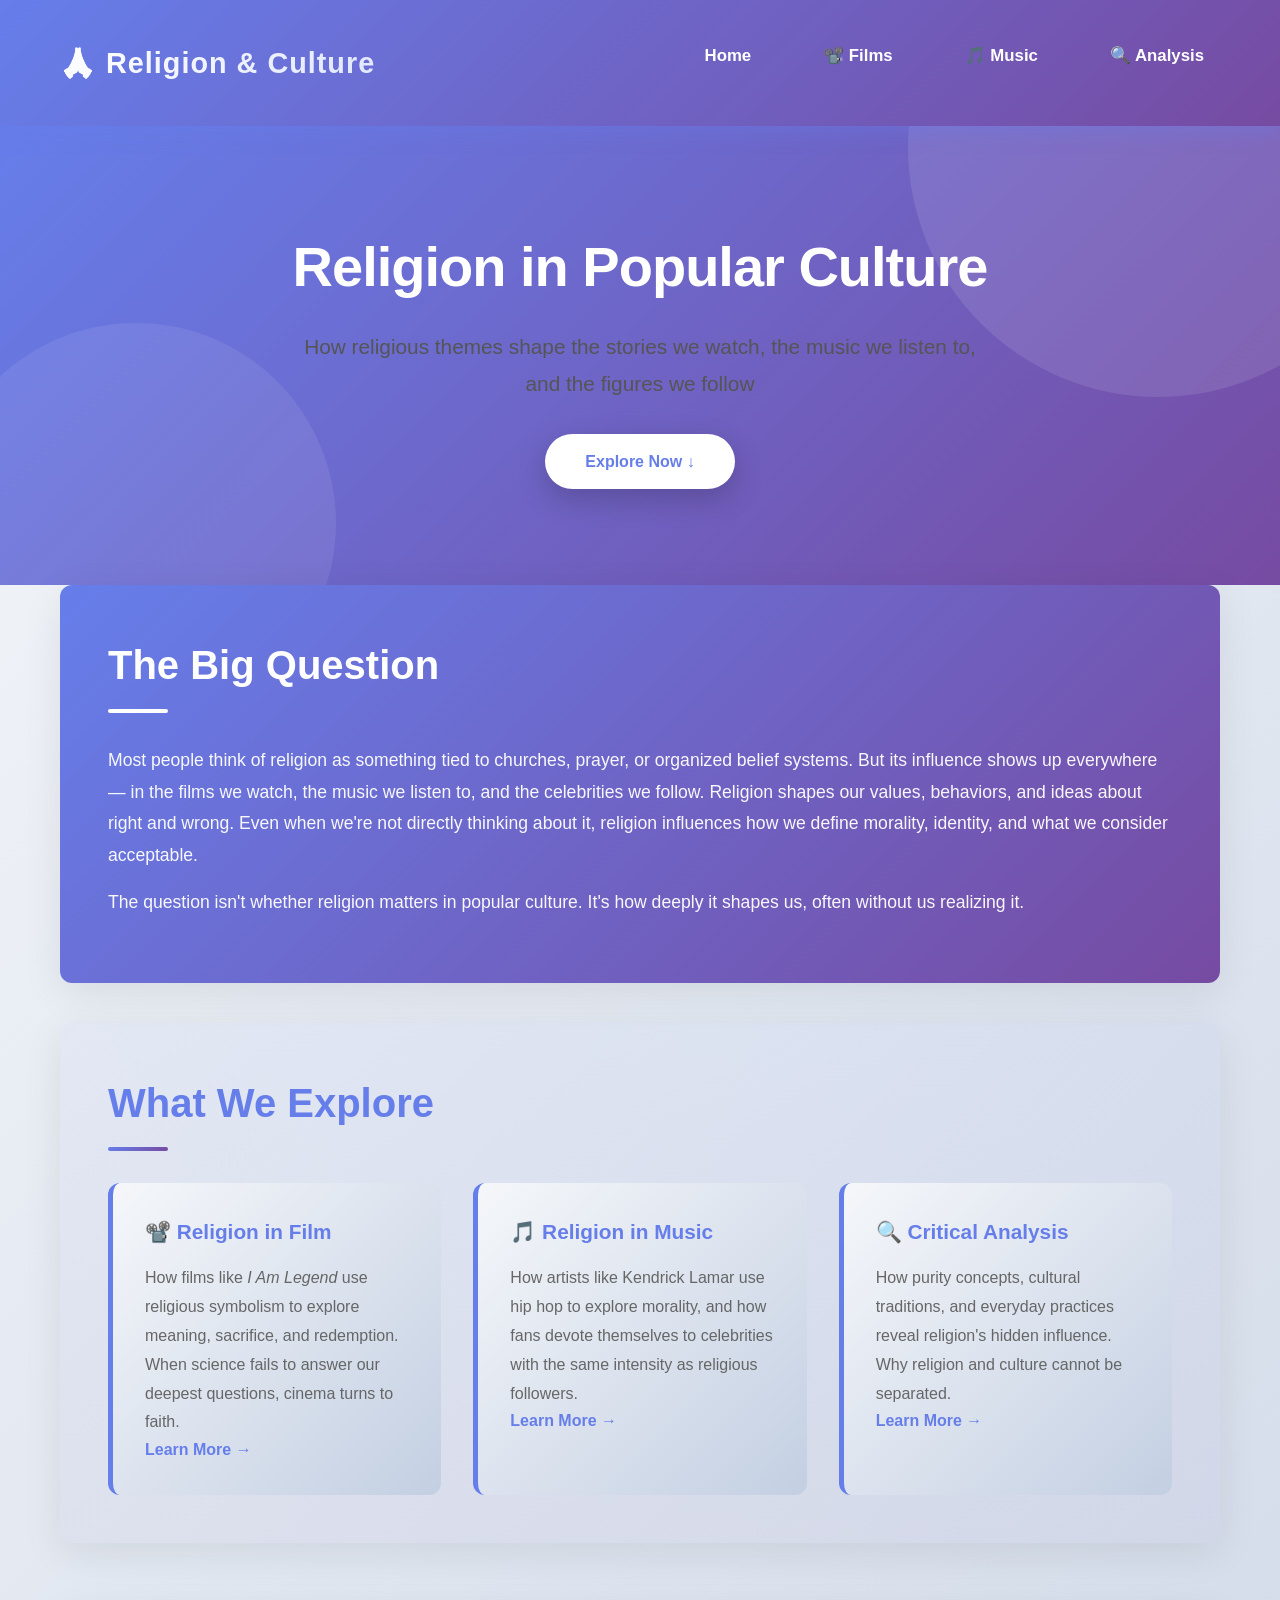
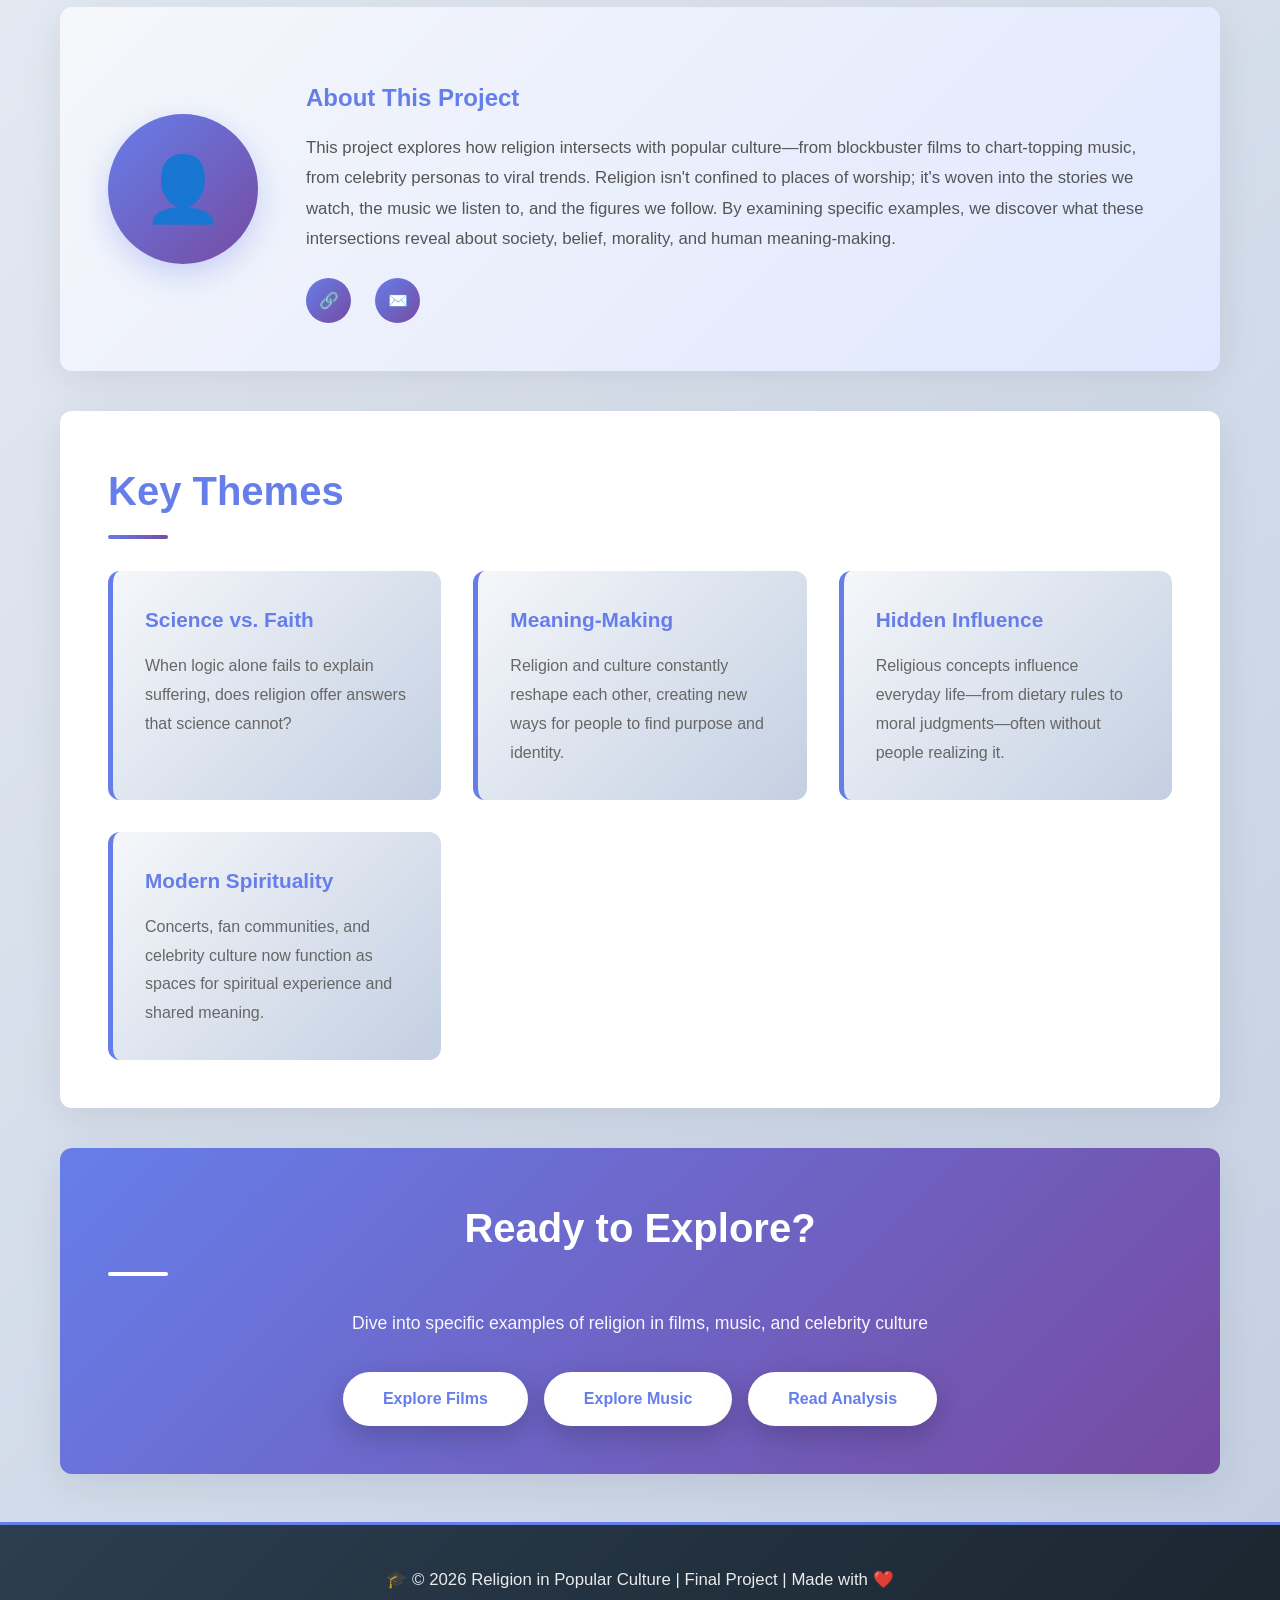
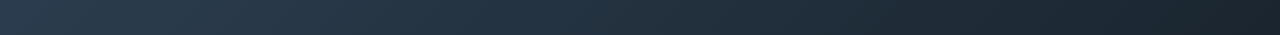
==== index.html @ 8935bbed "Update homepage with comprehensive introduction and key themes" ====
<!DOCTYPE html>
<html lang="en">
<head>
    <meta charset="UTF-8">
    <meta name="viewport" content="width=device-width, initial-scale=1.0">
    <title>Religion in Popular Culture</title>
    <link rel="stylesheet" href="style.css">
</head>
<body>
    <nav class="navbar">
        <div class="container">
            <h1 class="logo">🙏 Religion & Culture</h1>
            <ul class="nav-links">
                <li><a href="index.html">Home</a></li>
                <li><a href="movies.html">📽️ Films</a></li>
                <li><a href="music.html">🎵 Music</a></li>
                <li><a href="analysis.html">🔍 Analysis</a></li>
            </ul>
        </div>
    </nav>

    <header class="hero">
        <div class="container">
            <h1>Religion in Popular Culture</h1>
            <p>How religious themes shape the stories we watch, the music we listen to, and the figures we follow</p>
            <a href="#explore" class="cta-button">Explore Now ↓</a>
        </div>
    </header>

    <main class="container">
        <section class="intro">
            <h2>The Big Question</h2>
            <p>
                Most people think of religion as something tied to churches, prayer, or organized belief systems. But its influence shows up everywhere—
                in the films we watch, the music we listen to, and the celebrities we follow. Religion shapes our values, behaviors, and ideas about right 
                and wrong. Even when we're not directly thinking about it, religion influences how we define morality, identity, and what we consider acceptable.
            </p>
            <p>
                The question isn't whether religion matters in popular culture. It's how deeply it shapes us, often without us realizing it.
            </p>
        </section>

        <section class="overview" id="explore">
            <h2>What We Explore</h2>
            <div class="cards">
                <div class="card">
                    <h3>📽️ Religion in Film</h3>
                    <p>
                        How films like <em>I Am Legend</em> use religious symbolism to explore meaning, sacrifice, and redemption. 
                        When science fails to answer our deepest questions, cinema turns to faith.
                    </p>
                    <a href="movies.html" style="color: #667eea; font-weight: 600; text-decoration: none;">Learn More →</a>
                </div>
                <div class="card">
                    <h3>🎵 Religion in Music</h3>
                    <p>
                        How artists like Kendrick Lamar use hip hop to explore morality, and how fans devote themselves to celebrities 
                        with the same intensity as religious followers.
                    </p>
                    <a href="music.html" style="color: #667eea; font-weight: 600; text-decoration: none;">Learn More →</a>
                </div>
                <div class="card">
                    <h3>🔍 Critical Analysis</h3>
                    <p>
                        How purity concepts, cultural traditions, and everyday practices reveal religion's hidden influence. 
                        Why religion and culture cannot be separated.
                    </p>
                    <a href="analysis.html" style="color: #667eea; font-weight: 600; text-decoration: none;">Learn More →</a>
                </div>
            </div>
        </section>

        <section class="author-section">
            <div class="author-avatar">👤</div>
            <div class="author-bio">
                <h3>About This Project</h3>
                <p>
                    This project explores how religion intersects with popular culture—from blockbuster films to chart-topping music, 
                    from celebrity personas to viral trends. Religion isn't confined to places of worship; it's woven into the stories we watch, 
                    the music we listen to, and the figures we follow. By examining specific examples, we discover what these intersections 
                    reveal about society, belief, morality, and human meaning-making.
                </p>
                <div class="social-links">
                    <a href="https://github.com/taylorjwagner12-boop" class="social-link" title="GitHub">🔗</a>
                    <a href="mailto:taylorjwagner12@gmail.com" class="social-link" title="Email">✉️</a>
                </div>
            </div>
        </section>

        <section>
            <h2>Key Themes</h2>
            <div class="cards">
                <div class="card">
                    <h3>Science vs. Faith</h3>
                    <p>When logic alone fails to explain suffering, does religion offer answers that science cannot?</p>
                </div>
                <div class="card">
                    <h3>Meaning-Making</h3>
                    <p>Religion and culture constantly reshape each other, creating new ways for people to find purpose and identity.</p>
                </div>
                <div class="card">
                    <h3>Hidden Influence</h3>
                    <p>Religious concepts influence everyday life—from dietary rules to moral judgments—often without people realizing it.</p>
                </div>
                <div class="card">
                    <h3>Modern Spirituality</h3>
                    <p>Concerts, fan communities, and celebrity culture now function as spaces for spiritual experience and shared meaning.</p>
                </div>
            </div>
        </section>

        <section class="cta">
            <h2>Ready to Explore?</h2>
            <p>Dive into specific examples of religion in films, music, and celebrity culture</p>
            <div style="display: flex; gap: 1rem; justify-content: center; flex-wrap: wrap;">
                <a href="movies.html" class="cta-button">Explore Films</a>
                <a href="music.html" class="cta-button">Explore Music</a>
                <a href="analysis.html" class="cta-button">Read Analysis</a>
            </div>
        </section>
    </main>

    <footer>
        <p>🎓 © 2026 Religion in Popular Culture | Final Project | Made with ❤️</p>
    </footer>

    <script>
        document.querySelectorAll('a[href^="#"]').forEach(anchor => {
            anchor.addEventListener('click', function(e) {
                e.preventDefault();
                const target = document.querySelector(this.getAttribute('href'));
                if (target) {
                    target.scrollIntoView({ behavior: 'smooth' });
                }
            });
        });

        const observerOptions = {
            threshold: 0.1,
            rootMargin: '0px 0px -100px 0px'
        };

        const observer = new IntersectionObserver(function(entries) {
            entries.forEach(entry => {
                if (entry.isIntersecting) {
                    entry.target.style.opacity = '1';
                    entry.target.style.transform = 'translateY(0)';
                }
            });
        }, observerOptions);

        document.querySelectorAll('section').forEach(el => {
            el.style.opacity = '0';
            el.style.transform = 'translateY(20px)';
            el.style.transition = 'opacity 0.6s ease, transform 0.6s ease';
            observer.observe(el);
        });
    </script>
</body>
</html>
---- style.css ----
* {
    margin: 0;
    padding: 0;
    box-sizing: border-box;
}

html {
    scroll-behavior: smooth;
}

body {
    font-family: 'Segoe UI', Tahoma, Geneva, Verdana, sans-serif;
    line-height: 1.6;
    color: #2c3e50;
    background: linear-gradient(135deg, #f5f7fa 0%, #c3cfe2 100%);
    min-height: 100vh;
}

.container {
    max-width: 1200px;
    margin: 0 auto;
    padding: 0 20px;
}

/* ===== NAVIGATION ===== */
.navbar {
    background: linear-gradient(135deg, #667eea 0%, #764ba2 100%);
    color: white;
    padding: 1.2rem 0;
    box-shadow: 0 4px 20px rgba(102, 126, 234, 0.4);
    position: sticky;
    top: 0;
    z-index: 1000;
    backdrop-filter: blur(10px);
}

.navbar .container {
    display: flex;
    justify-content: space-between;
    align-items: center;
}

.logo {
    font-size: 1.8rem;
    font-weight: 800;
    letter-spacing: 1px;
    background: linear-gradient(135deg, #fff 0%, #e0e7ff 100%);
    -webkit-background-clip: text;
    -webkit-text-fill-color: transparent;
    background-clip: text;
}

.nav-links {
    list-style: none;
    display: flex;
    gap: 2.5rem;
}

.nav-links a {
    color: white;
    text-decoration: none;
    font-weight: 600;
    transition: all 0.3s ease;
    padding: 0.5rem 1rem;
    border-radius: 5px;
    position: relative;
}

.nav-links a::after {
    content: '';
    position: absolute;
    bottom: 0;
    left: 50%;
    width: 0;
    height: 2px;
    background: #fff;
    transition: all 0.3s ease;
    transform: translateX(-50%);
}

.nav-links a:hover::after {
    width: 80%;
}

.nav-links a:hover {
    transform: translateY(-2px);
}

/* ===== HERO SECTION ===== */
.hero {
    background: linear-gradient(135deg, #667eea 0%, #764ba2 100%);
    color: white;
    padding: 6rem 0;
    text-align: center;
    position: relative;
    overflow: hidden;
}

.hero::before {
    content: '';
    position: absolute;
    top: -50%;
    right: -10%;
    width: 500px;
    height: 500px;
    background: rgba(255, 255, 255, 0.1);
    border-radius: 50%;
    animation: float 6s ease-in-out infinite;
}

.hero::after {
    content: '';
    position: absolute;
    bottom: -30%;
    left: -5%;
    width: 400px;
    height: 400px;
    background: rgba(255, 255, 255, 0.08);
    border-radius: 50%;
    animation: float 8s ease-in-out infinite reverse;
}

@keyframes float {
    0%, 100% { transform: translateY(0px); }
    50% { transform: translateY(30px); }
}

.hero .container {
    position: relative;
    z-index: 10;
}

.hero h1 {
    font-size: 3.5rem;
    margin-bottom: 1rem;
    font-weight: 800;
    letter-spacing: -1px;
    animation: slideInDown 0.8s ease;
}

.hero p {
    font-size: 1.3rem;
    max-width: 700px;
    margin: 0 auto 2rem;
    opacity: 0.95;
    animation: slideInUp 0.8s ease 0.2s both;
}

@keyframes slideInDown {
    from {
        opacity: 0;
        transform: translateY(-30px);
    }
    to {
        opacity: 1;
        transform: translateY(0);
    }
}

@keyframes slideInUp {
    from {
        opacity: 0;
        transform: translateY(30px);
    }
    to {
        opacity: 1;
        transform: translateY(0);
    }
}

.cta-button {
    display: inline-block;
    background: white;
    color: #667eea;
    padding: 0.9rem 2.5rem;
    border-radius: 50px;
    font-weight: 700;
    text-decoration: none;
    transition: all 0.3s ease;
    box-shadow: 0 10px 30px rgba(0, 0, 0, 0.2);
    cursor: pointer;
    border: none;
    font-size: 1rem;
}

.cta-button:hover {
    transform: translateY(-3px);
    box-shadow: 0 15px 40px rgba(0, 0, 0, 0.3);
}

.cta-button:active {
    transform: translateY(-1px);
}

/* ===== MAIN CONTENT ===== */
main {
    padding: 4rem 0;
}

section {
    background: white;
    padding: 3rem;
    margin-bottom: 2.5rem;
    border-radius: 12px;
    box-shadow: 0 10px 40px rgba(0, 0, 0, 0.08);
    transition: all 0.3s ease;
    animation: fadeInUp 0.6s ease;
}

@keyframes fadeInUp {
    from {
        opacity: 0;
        transform: translateY(30px);
    }
    to {
        opacity: 1;
        transform: translateY(0);
    }
}

section:hover {
    transform: translateY(-5px);
    box-shadow: 0 15px 50px rgba(0, 0, 0, 0.12);
}

h2 {
    color: #667eea;
    margin-bottom: 2rem;
    font-size: 2.5rem;
    font-weight: 800;
    position: relative;
    padding-bottom: 1rem;
}

h2::after {
    content: '';
    position: absolute;
    bottom: 0;
    left: 0;
    width: 60px;
    height: 4px;
    background: linear-gradient(135deg, #667eea 0%, #764ba2 100%);
    border-radius: 2px;
}

h3 {
    color: #764ba2;
    margin-top: 1.5rem;
    margin-bottom: 1rem;
    font-size: 1.3rem;
    font-weight: 700;
}

p {
    margin-bottom: 1rem;
    font-size: 1.05rem;
    color: #555;
    line-height: 1.8;
}

ul, ol {
    margin: 1.5rem 0 1.5rem 2rem;
}

li {
    margin-bottom: 0.8rem;
    color: #555;
    font-size: 1.05rem;
}

li strong {
    color: #667eea;
}

/* ===== CARDS ===== */
.cards {
    display: grid;
    grid-template-columns: repeat(auto-fit, minmax(280px, 1fr));
    gap: 2rem;
    margin-top: 2rem;
}

.card {
    background: linear-gradient(135deg, #f5f7fa 0%, #c3cfe2 100%);
    padding: 2rem;
    border-radius: 12px;
    border-left: 5px solid #667eea;
    transition: all 0.4s cubic-bezier(0.175, 0.885, 0.32, 1.275);
    position: relative;
    overflow: hidden;
}

.card::before {
    content: '';
    position: absolute;
    top: 0;
    left: -100%;
    width: 100%;
    height: 100%;
    background: linear-gradient(90deg, transparent, rgba(255, 255, 255, 0.3), transparent);
    transition: left 0.5s ease;
}

.card:hover::before {
    left: 100%;
}

.card:hover {
    transform: translateY(-8px) scale(1.02);
    box-shadow: 0 20px 50px rgba(102, 126, 234, 0.3);
    border-left-color: #764ba2;
}

.card h3 {
    color: #667eea;
    margin-top: 0;
    margin-bottom: 1rem;
    font-size: 1.3rem;
    transition: color 0.3s ease;
}

.card:hover h3 {
    color: #764ba2;
}

.card p {
    margin-bottom: 0;
    color: #666;
    font-size: 1rem;
}

/* ===== INTRO SECTION ===== */
.intro {
    background: linear-gradient(135deg, #667eea 0%, #764ba2 100%);
    color: white !important;
}

.intro h2 {
    color: white;
}

.intro h2::after {
    background: white;
}

.intro p {
    color: rgba(255, 255, 255, 0.95) !important;
    font-size: 1.1rem;
}

/* ===== OVERVIEW SECTION ===== */
.overview {
    background: linear-gradient(to bottom, rgba(102, 126, 234, 0.05), rgba(118, 75, 162, 0.05));
}

/* ===== CTA SECTION ===== */
.cta {
    background: linear-gradient(135deg, #667eea 0%, #764ba2 100%);
    color: white !important;
    text-align: center;
}

.cta h2 {
    color: white;
}

.cta h2::after {
    background: white;
}

.cta p {
    color: rgba(255, 255, 255, 0.95) !important;
    font-size: 1.1rem;
    margin-bottom: 2rem;
}

/* ===== FOOTER ===== */
footer {
    background: linear-gradient(135deg, #2c3e50 0%, #1a252f 100%);
    color: white;
    text-align: center;
    padding: 2.5rem;
    margin-top: 3rem;
    border-top: 3px solid #667eea;
}

footer p {
    margin: 0;
    color: rgba(255, 255, 255, 0.9);
    font-weight: 500;
}

/* ===== AUTHOR SECTION ===== */
.author-section {
    background: linear-gradient(135deg, #f5f7fa 0%, #e0e7ff 100%);
    display: flex;
    align-items: center;
    gap: 3rem;
    margin-top: 4rem;
}

.author-bio {
    flex: 1;
}

.author-bio h3 {
    font-size: 1.5rem;
    color: #667eea;
}

.author-avatar {
    width: 150px;
    height: 150px;
    border-radius: 50%;
    background: linear-gradient(135deg, #667eea 0%, #764ba2 100%);
    display: flex;
    align-items: center;
    justify-content: center;
    font-size: 4rem;
    box-shadow: 0 10px 30px rgba(102, 126, 234, 0.3);
    flex-shrink: 0;
}

/* ===== SOCIAL LINKS ===== */
.social-links {
    display: flex;
    gap: 1.5rem;
    margin-top: 1.5rem;
}

.social-link {
    display: inline-flex;
    align-items: center;
    justify-content: center;
    width: 45px;
    height: 45px;
    border-radius: 50%;
    background: linear-gradient(135deg, #667eea 0%, #764ba2 100%);
    color: white;
    text-decoration: none;
    transition: all 0.3s ease;
    font-weight: bold;
}

.social-link:hover {
    transform: translateY(-5px) scale(1.1);
    box-shadow: 0 10px 25px rgba(102, 126, 234, 0.4);
}

/* ===== RESPONSIVE ===== */
@media (max-width: 768px) {
    .nav-links {
        gap: 1rem;
        font-size: 0.9rem;
    }
    
    .hero h1 {
        font-size: 2.2rem;
    }
    
    .hero p {
        font-size: 1rem;
    }
    
    h2 {
        font-size: 1.8rem;
    }
    
    section {
        padding: 2rem;
    }
    
    .cards {
        grid-template-columns: 1fr;
    }
    
    .author-section {
        flex-direction: column;
        text-align: center;
    }
    
    .social-links {
        justify-content: center;
    }
}

@media (max-width: 480px) {
    .logo {
        font-size: 1.2rem;
    }
    
    .nav-links {
        gap: 0.5rem;
        flex-wrap: wrap;
    }
    
    .hero h1 {
        font-size: 1.8rem;
    }
    
    .hero p {
        font-size: 0.95rem;
    }
    
    h2 {
        font-size: 1.5rem;
    }
}
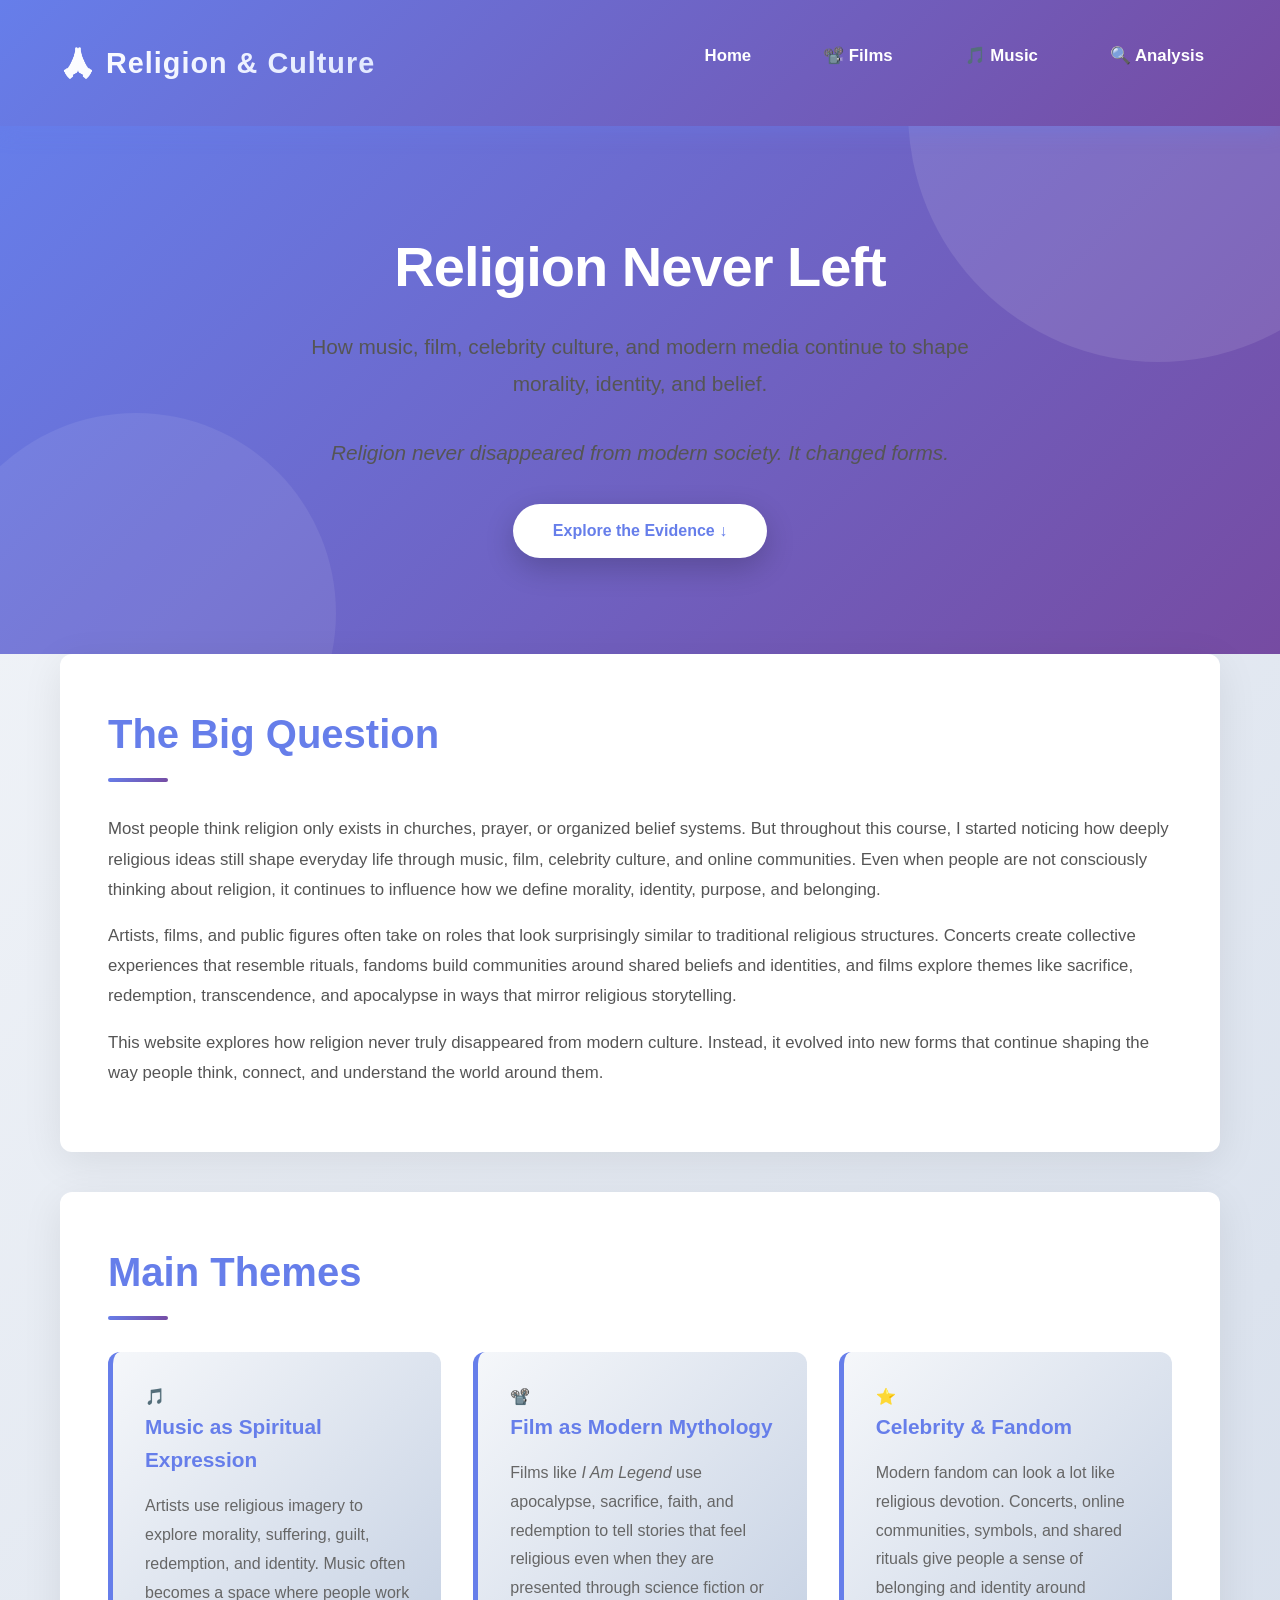
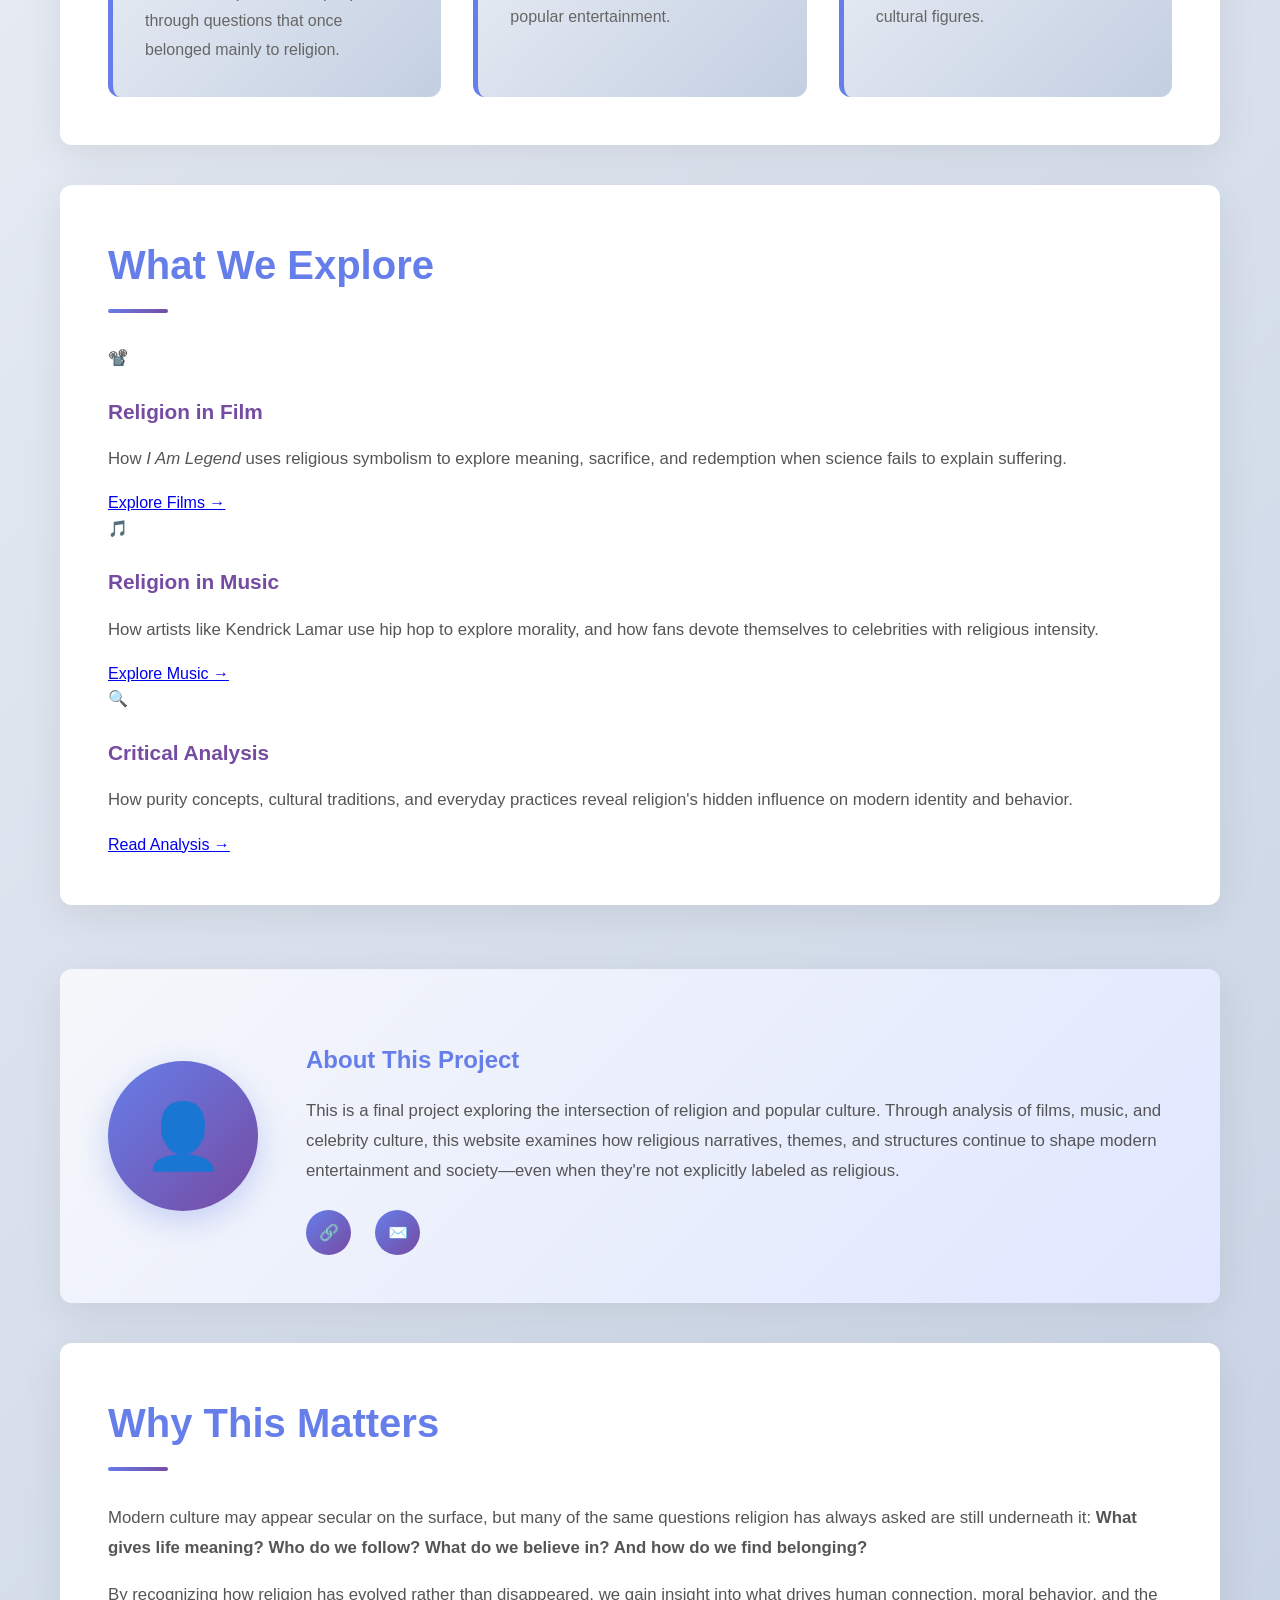
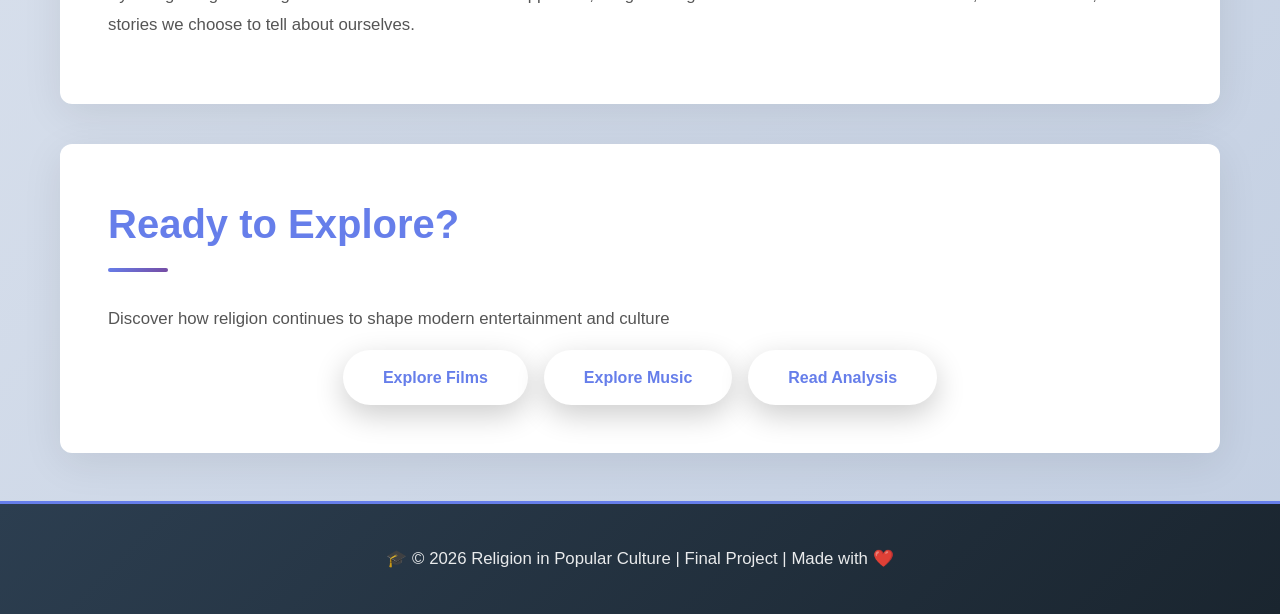
==== commit cc1608d8: "Redesign homepage with improved content, thesis statement, and visual hierarchy" ====
--- a/index.html
+++ b/index.html
@@ -3,7 +3,7 @@
 <head>
     <meta charset="UTF-8">
     <meta name="viewport" content="width=device-width, initial-scale=1.0">
-    <title>Religion in Popular Culture</title>
+    <title>Religion Never Left - Religion in Popular Culture</title>
     <link rel="stylesheet" href="style.css">
 </head>
 <body>
@@ -19,53 +19,92 @@
         </div>
     </nav>
 
-    <header class="hero">
+    <header class="hero hero-enhanced">
         <div class="container">
-            <h1>Religion in Popular Culture</h1>
-            <p>How religious themes shape the stories we watch, the music we listen to, and the figures we follow</p>
-            <a href="#explore" class="cta-button">Explore Now ↓</a>
+            <h1>Religion Never Left</h1>
+            <p>How music, film, celebrity culture, and modern media continue to shape morality, identity, and belief.</p>
+            <div class="thesis-line">
+                <p><em>Religion never disappeared from modern society. It changed forms.</em></p>
+            </div>
+            <a href="#explore" class="cta-button">Explore the Evidence ↓</a>
         </div>
     </header>
 
     <main class="container">
-        <section class="intro">
+        <section class="intro-refined">
             <h2>The Big Question</h2>
             <p>
-                Most people think of religion as something tied to churches, prayer, or organized belief systems. But its influence shows up everywhere—
-                in the films we watch, the music we listen to, and the celebrities we follow. Religion shapes our values, behaviors, and ideas about right 
-                and wrong. Even when we're not directly thinking about it, religion influences how we define morality, identity, and what we consider acceptable.
+                Most people think religion only exists in churches, prayer, or organized belief systems. But throughout this course, I started noticing 
+                how deeply religious ideas still shape everyday life through music, film, celebrity culture, and online communities. Even when people are 
+                not consciously thinking about religion, it continues to influence how we define morality, identity, purpose, and belonging.
             </p>
             <p>
-                The question isn't whether religion matters in popular culture. It's how deeply it shapes us, often without us realizing it.
+                Artists, films, and public figures often take on roles that look surprisingly similar to traditional religious structures. Concerts create 
+                collective experiences that resemble rituals, fandoms build communities around shared beliefs and identities, and films explore themes like 
+                sacrifice, redemption, transcendence, and apocalypse in ways that mirror religious storytelling.
+            </p>
+            <p>
+                This website explores how religion never truly disappeared from modern culture. Instead, it evolved into new forms that continue shaping 
+                the way people think, connect, and understand the world around them.
             </p>
         </section>
 
-        <section class="overview" id="explore">
-            <h2>What We Explore</h2>
+        <section class="themes-section" id="explore">
+            <h2>Main Themes</h2>
             <div class="cards">
                 <div class="card">
-                    <h3>📽️ Religion in Film</h3>
+                    <div class="card-icon">🎵</div>
+                    <h3>Music as Spiritual Expression</h3>
                     <p>
-                        How films like <em>I Am Legend</em> use religious symbolism to explore meaning, sacrifice, and redemption. 
-                        When science fails to answer our deepest questions, cinema turns to faith.
+                        Artists use religious imagery to explore morality, suffering, guilt, redemption, and identity. Music often becomes a space where 
+                        people work through questions that once belonged mainly to religion.
                     </p>
-                    <a href="movies.html" style="color: #667eea; font-weight: 600; text-decoration: none;">Learn More →</a>
                 </div>
                 <div class="card">
-                    <h3>🎵 Religion in Music</h3>
+                    <div class="card-icon">📽️</div>
+                    <h3>Film as Modern Mythology</h3>
                     <p>
-                        How artists like Kendrick Lamar use hip hop to explore morality, and how fans devote themselves to celebrities 
-                        with the same intensity as religious followers.
+                        Films like <em>I Am Legend</em> use apocalypse, sacrifice, faith, and redemption to tell stories that feel religious even when they 
+                        are presented through science fiction or popular entertainment.
                     </p>
-                    <a href="music.html" style="color: #667eea; font-weight: 600; text-decoration: none;">Learn More →</a>
                 </div>
                 <div class="card">
-                    <h3>🔍 Critical Analysis</h3>
+                    <div class="card-icon">⭐</div>
+                    <h3>Celebrity & Fandom</h3>
                     <p>
-                        How purity concepts, cultural traditions, and everyday practices reveal religion's hidden influence. 
-                        Why religion and culture cannot be separated.
+                        Modern fandom can look a lot like religious devotion. Concerts, online communities, symbols, and shared rituals give people a sense 
+                        of belonging and identity around cultural figures.
                     </p>
-                    <a href="analysis.html" style="color: #667eea; font-weight: 600; text-decoration: none;">Learn More →</a>
+                </div>
+            </div>
+        </section>
+
+        <section class="featured-content">
+            <h2>What We Explore</h2>
+            <div class="featured-cards">
+                <div class="featured-card">
+                    <div class="featured-icon">📽️</div>
+                    <h3>Religion in Film</h3>
+                    <p>
+                        How <em>I Am Legend</em> uses religious symbolism to explore meaning, sacrifice, and redemption when science fails to explain suffering.
+                    </p>
+                    <a href="movies.html" class="card-link">Explore Films →</a>
+                </div>
+                <div class="featured-card">
+                    <div class="featured-icon">🎵</div>
+                    <h3>Religion in Music</h3>
+                    <p>
+                        How artists like Kendrick Lamar use hip hop to explore morality, and how fans devote themselves to celebrities with religious intensity.
+                    </p>
+                    <a href="music.html" class="card-link">Explore Music →</a>
+                </div>
+                <div class="featured-card">
+                    <div class="featured-icon">🔍</div>
+                    <h3>Critical Analysis</h3>
+                    <p>
+                        How purity concepts, cultural traditions, and everyday practices reveal religion's hidden influence on modern identity and behavior.
+                    </p>
+                    <a href="analysis.html" class="card-link">Read Analysis →</a>
                 </div>
             </div>
         </section>
@@ -75,10 +114,9 @@
             <div class="author-bio">
                 <h3>About This Project</h3>
                 <p>
-                    This project explores how religion intersects with popular culture—from blockbuster films to chart-topping music, 
-                    from celebrity personas to viral trends. Religion isn't confined to places of worship; it's woven into the stories we watch, 
-                    the music we listen to, and the figures we follow. By examining specific examples, we discover what these intersections 
-                    reveal about society, belief, morality, and human meaning-making.
+                    This is a final project exploring the intersection of religion and popular culture. Through analysis of films, music, and celebrity culture, 
+                    this website examines how religious narratives, themes, and structures continue to shape modern entertainment and society—even when they're 
+                    not explicitly labeled as religious.
                 </p>
                 <div class="social-links">
                     <a href="https://github.com/taylorjwagner12-boop" class="social-link" title="GitHub">🔗</a>
@@ -87,31 +125,21 @@
             </div>
         </section>
 
-        <section>
-            <h2>Key Themes</h2>
-            <div class="cards">
-                <div class="card">
-                    <h3>Science vs. Faith</h3>
-                    <p>When logic alone fails to explain suffering, does religion offer answers that science cannot?</p>
-                </div>
-                <div class="card">
-                    <h3>Meaning-Making</h3>
-                    <p>Religion and culture constantly reshape each other, creating new ways for people to find purpose and identity.</p>
-                </div>
-                <div class="card">
-                    <h3>Hidden Influence</h3>
-                    <p>Religious concepts influence everyday life—from dietary rules to moral judgments—often without people realizing it.</p>
-                </div>
-                <div class="card">
-                    <h3>Modern Spirituality</h3>
-                    <p>Concerts, fan communities, and celebrity culture now function as spaces for spiritual experience and shared meaning.</p>
-                </div>
-            </div>
+        <section class="conclusion-section">
+            <h2>Why This Matters</h2>
+            <p>
+                Modern culture may appear secular on the surface, but many of the same questions religion has always asked are still underneath it: 
+                <strong>What gives life meaning? Who do we follow? What do we believe in? And how do we find belonging?</strong>
+            </p>
+            <p>
+                By recognizing how religion has evolved rather than disappeared, we gain insight into what drives human connection, moral behavior, 
+                and the stories we choose to tell about ourselves.
+            </p>
         </section>
 
-        <section class="cta">
+        <section class="cta-final">
             <h2>Ready to Explore?</h2>
-            <p>Dive into specific examples of religion in films, music, and celebrity culture</p>
+            <p>Discover how religion continues to shape modern entertainment and culture</p>
             <div style="display: flex; gap: 1rem; justify-content: center; flex-wrap: wrap;">
                 <a href="movies.html" class="cta-button">Explore Films</a>
                 <a href="music.html" class="cta-button">Explore Music</a>
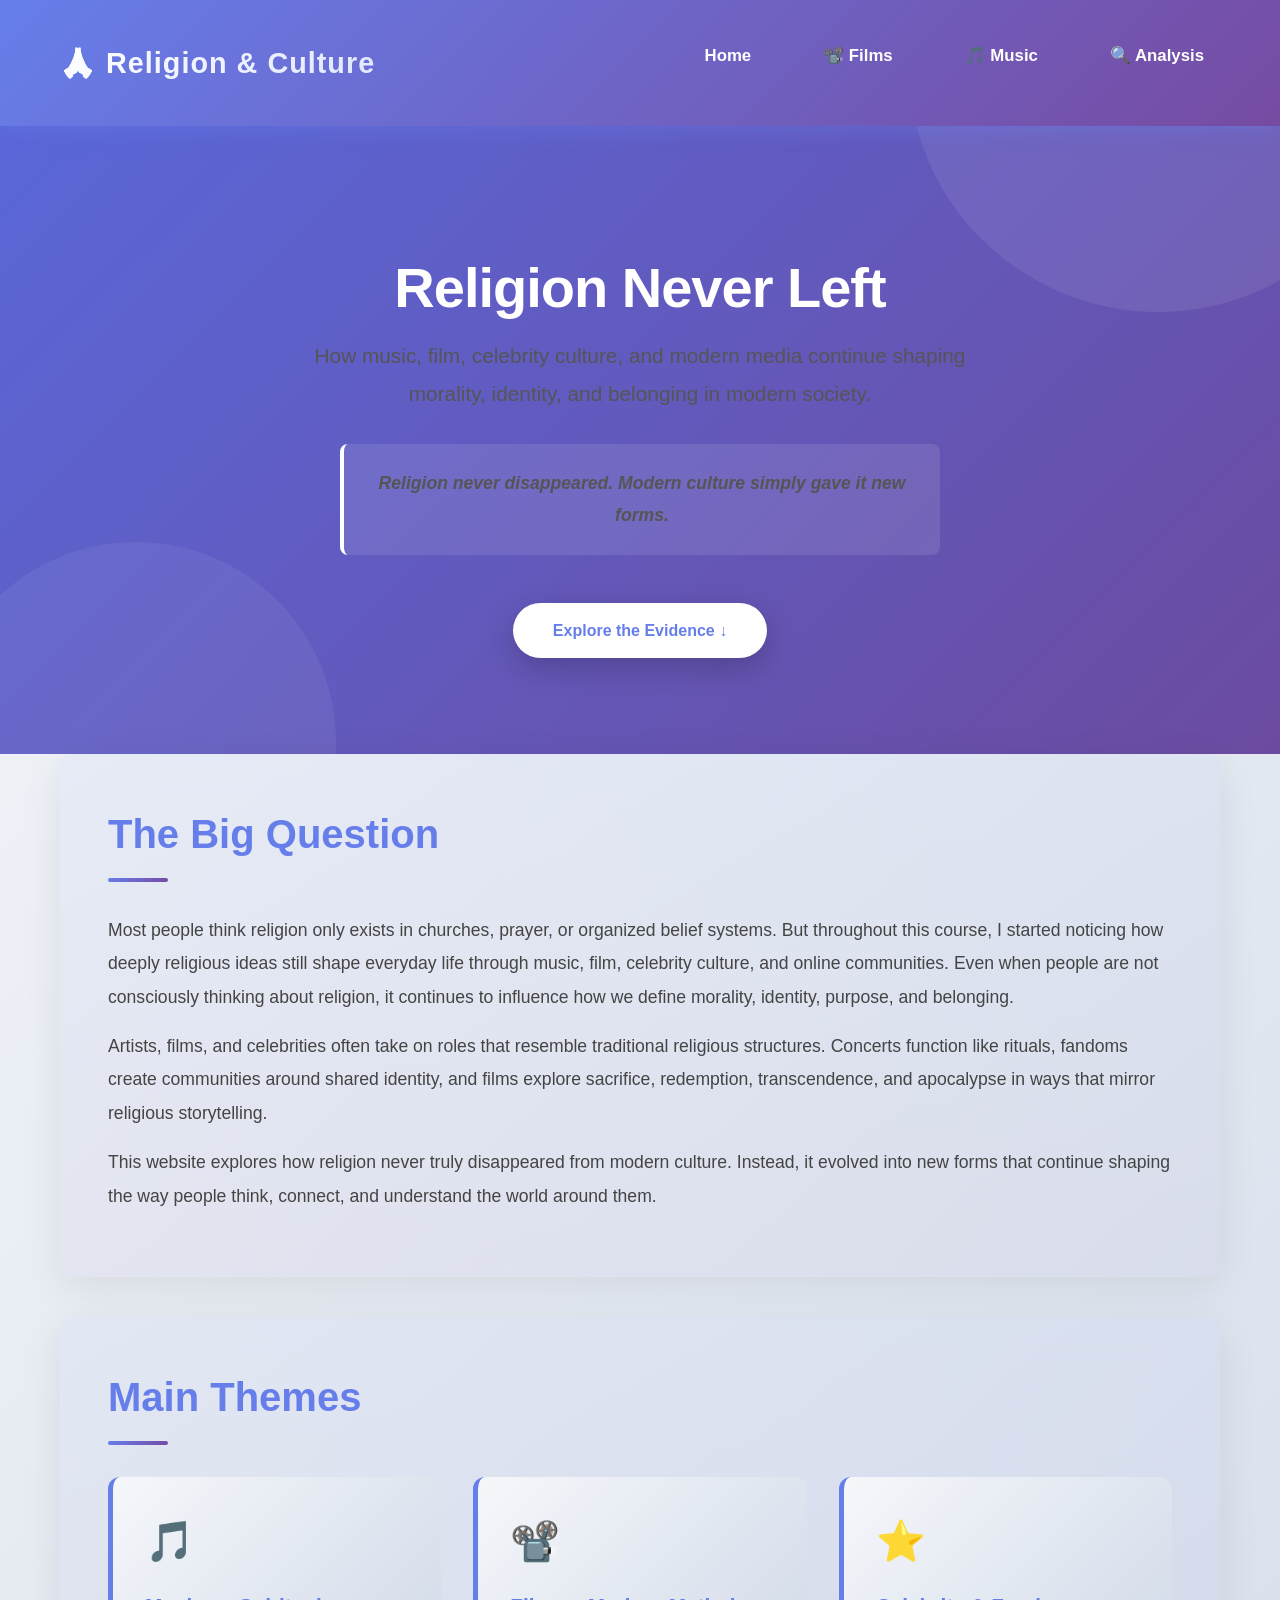
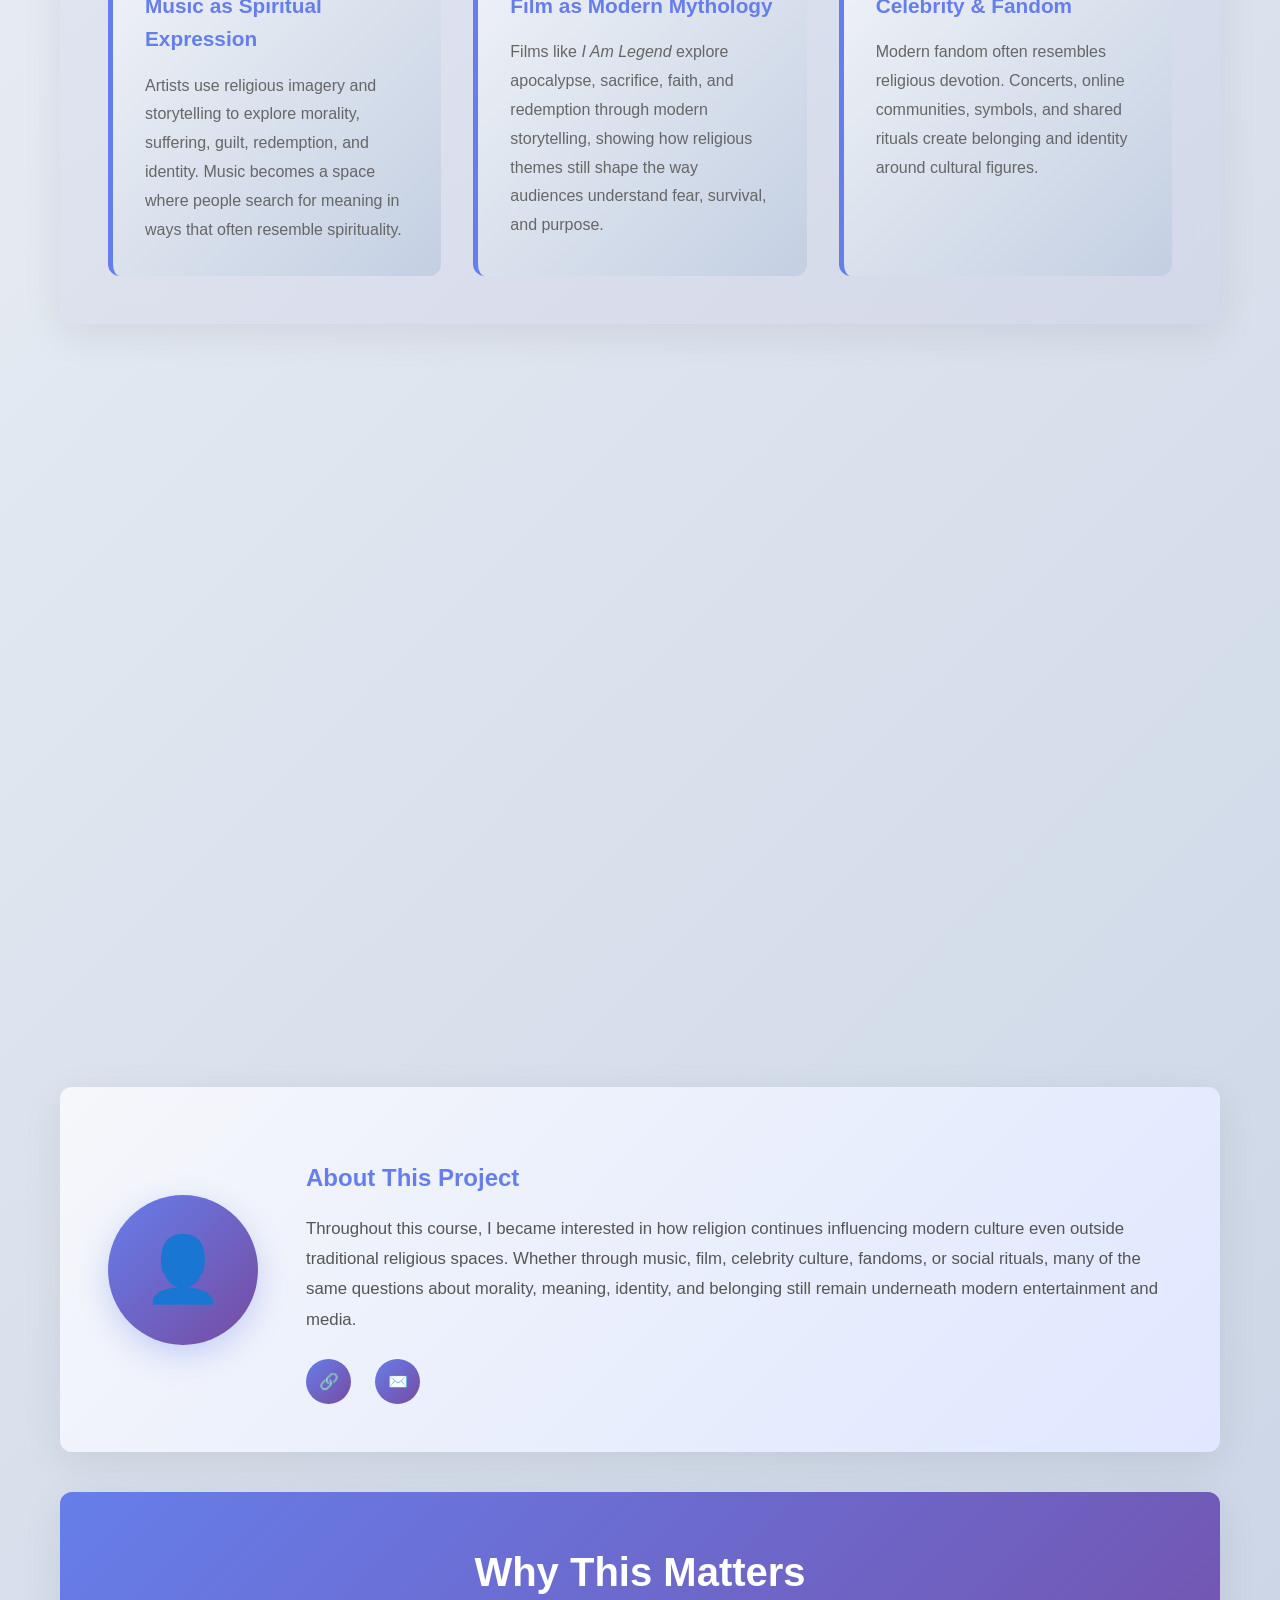
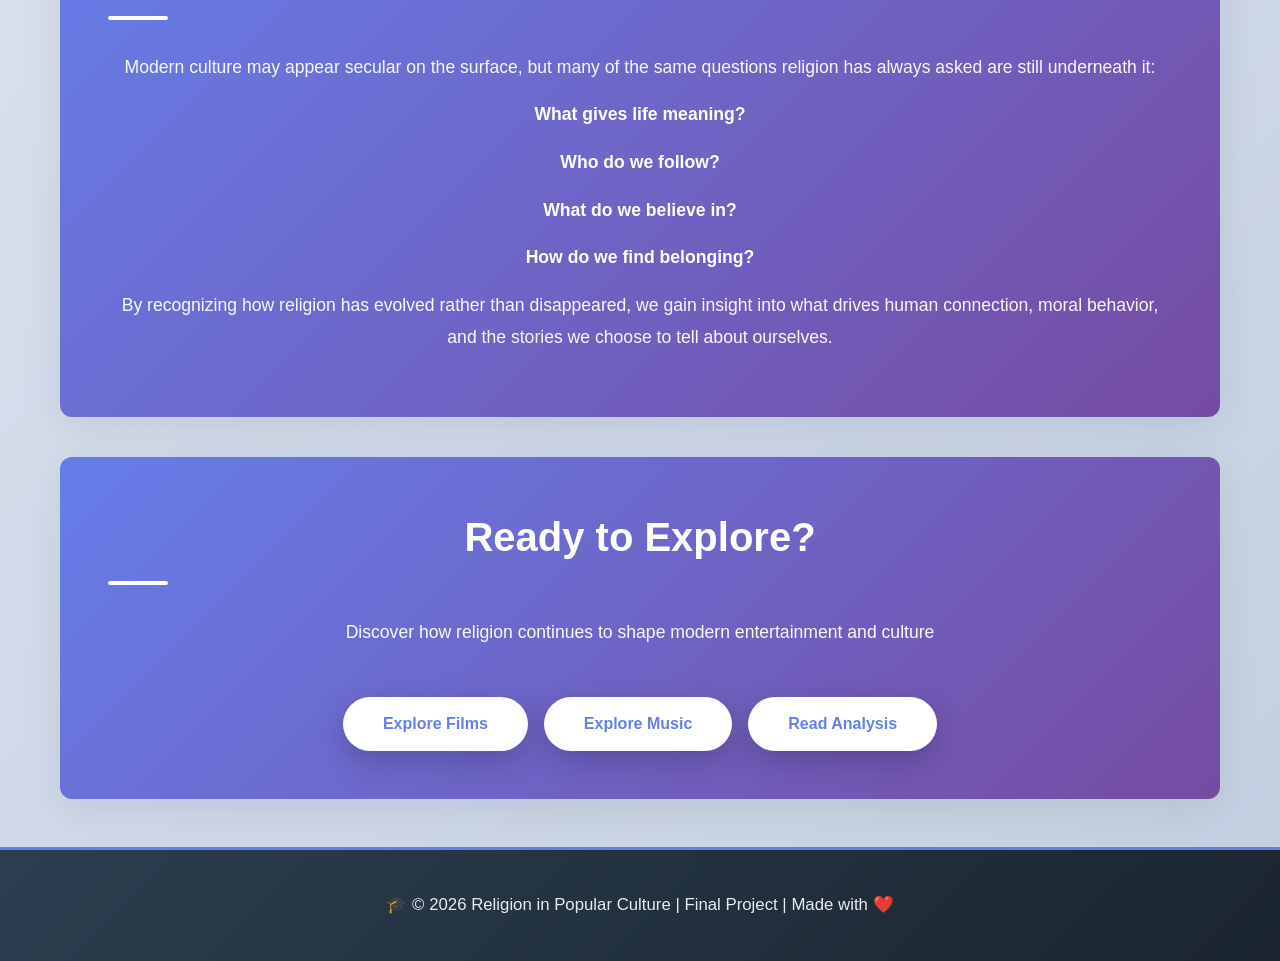
==== commit 50664f9e: "Refine homepage content with more natural, analytical wording and improved visual hierarchy" ====
--- a/index.html
+++ b/index.html
@@ -20,11 +20,12 @@
     </nav>
 
     <header class="hero hero-enhanced">
+        <div class="hero-background"></div>
         <div class="container">
             <h1>Religion Never Left</h1>
-            <p>How music, film, celebrity culture, and modern media continue to shape morality, identity, and belief.</p>
+            <p>How music, film, celebrity culture, and modern media continue shaping morality, identity, and belonging in modern society.</p>
             <div class="thesis-line">
-                <p><em>Religion never disappeared from modern society. It changed forms.</em></p>
+                <p>Religion never disappeared. Modern culture simply gave it new forms.</p>
             </div>
             <a href="#explore" class="cta-button">Explore the Evidence ↓</a>
         </div>
@@ -39,9 +40,9 @@
                 not consciously thinking about religion, it continues to influence how we define morality, identity, purpose, and belonging.
             </p>
             <p>
-                Artists, films, and public figures often take on roles that look surprisingly similar to traditional religious structures. Concerts create 
-                collective experiences that resemble rituals, fandoms build communities around shared beliefs and identities, and films explore themes like 
-                sacrifice, redemption, transcendence, and apocalypse in ways that mirror religious storytelling.
+                Artists, films, and celebrities often take on roles that resemble traditional religious structures. Concerts function like rituals, 
+                fandoms create communities around shared identity, and films explore sacrifice, redemption, transcendence, and apocalypse in ways that 
+                mirror religious storytelling.
             </p>
             <p>
                 This website explores how religion never truly disappeared from modern culture. Instead, it evolved into new forms that continue shaping 
@@ -56,24 +57,24 @@
                     <div class="card-icon">🎵</div>
                     <h3>Music as Spiritual Expression</h3>
                     <p>
-                        Artists use religious imagery to explore morality, suffering, guilt, redemption, and identity. Music often becomes a space where 
-                        people work through questions that once belonged mainly to religion.
+                        Artists use religious imagery and storytelling to explore morality, suffering, guilt, redemption, and identity. Music becomes a 
+                        space where people search for meaning in ways that often resemble spirituality.
                     </p>
                 </div>
                 <div class="card">
                     <div class="card-icon">📽️</div>
                     <h3>Film as Modern Mythology</h3>
                     <p>
-                        Films like <em>I Am Legend</em> use apocalypse, sacrifice, faith, and redemption to tell stories that feel religious even when they 
-                        are presented through science fiction or popular entertainment.
+                        Films like <em>I Am Legend</em> explore apocalypse, sacrifice, faith, and redemption through modern storytelling, showing how 
+                        religious themes still shape the way audiences understand fear, survival, and purpose.
                     </p>
                 </div>
                 <div class="card">
                     <div class="card-icon">⭐</div>
                     <h3>Celebrity & Fandom</h3>
                     <p>
-                        Modern fandom can look a lot like religious devotion. Concerts, online communities, symbols, and shared rituals give people a sense 
-                        of belonging and identity around cultural figures.
+                        Modern fandom often resembles religious devotion. Concerts, online communities, symbols, and shared rituals create belonging and 
+                        identity around cultural figures.
                     </p>
                 </div>
             </div>
@@ -86,7 +87,8 @@
                     <div class="featured-icon">📽️</div>
                     <h3>Religion in Film</h3>
                     <p>
-                        How <em>I Am Legend</em> uses religious symbolism to explore meaning, sacrifice, and redemption when science fails to explain suffering.
+                        How <em>I Am Legend</em> uses religious symbolism, sacrifice, and redemption to show what happens when science alone can no longer 
+                        explain suffering or human purpose.
                     </p>
                     <a href="movies.html" class="card-link">Explore Films →</a>
                 </div>
@@ -94,7 +96,8 @@
                     <div class="featured-icon">🎵</div>
                     <h3>Religion in Music</h3>
                     <p>
-                        How artists like Kendrick Lamar use hip hop to explore morality, and how fans devote themselves to celebrities with religious intensity.
+                        How artists like Kendrick Lamar use music to explore morality, guilt, spirituality, and social struggle, while fandoms themselves 
+                        begin functioning like forms of modern religious devotion.
                     </p>
                     <a href="music.html" class="card-link">Explore Music →</a>
                 </div>
@@ -102,7 +105,8 @@
                     <div class="featured-icon">🔍</div>
                     <h3>Critical Analysis</h3>
                     <p>
-                        How purity concepts, cultural traditions, and everyday practices reveal religion's hidden influence on modern identity and behavior.
+                        How purity, morality, and cultural traditions continue shaping modern identity and behavior, often without people even realizing 
+                        where those ideas originated.
                     </p>
                     <a href="analysis.html" class="card-link">Read Analysis →</a>
                 </div>
@@ -114,9 +118,9 @@
             <div class="author-bio">
                 <h3>About This Project</h3>
                 <p>
-                    This is a final project exploring the intersection of religion and popular culture. Through analysis of films, music, and celebrity culture, 
-                    this website examines how religious narratives, themes, and structures continue to shape modern entertainment and society—even when they're 
-                    not explicitly labeled as religious.
+                    Throughout this course, I became interested in how religion continues influencing modern culture even outside traditional religious spaces. 
+                    Whether through music, film, celebrity culture, fandoms, or social rituals, many of the same questions about morality, meaning, identity, 
+                    and belonging still remain underneath modern entertainment and media.
                 </p>
                 <div class="social-links">
                     <a href="https://github.com/taylorjwagner12-boop" class="social-link" title="GitHub">🔗</a>
@@ -128,9 +132,14 @@
         <section class="conclusion-section">
             <h2>Why This Matters</h2>
             <p>
-                Modern culture may appear secular on the surface, but many of the same questions religion has always asked are still underneath it: 
-                <strong>What gives life meaning? Who do we follow? What do we believe in? And how do we find belonging?</strong>
+                Modern culture may appear secular on the surface, but many of the same questions religion has always asked are still underneath it:
             </p>
+            <div class="key-questions">
+                <p><strong>What gives life meaning?</strong></p>
+                <p><strong>Who do we follow?</strong></p>
+                <p><strong>What do we believe in?</strong></p>
+                <p><strong>How do we find belonging?</strong></p>
+            </div>
             <p>
                 By recognizing how religion has evolved rather than disappeared, we gain insight into what drives human connection, moral behavior, 
                 and the stories we choose to tell about ourselves.
--- a/style.css
+++ b/style.css
@@ -96,6 +96,11 @@
     overflow: hidden;
 }
 
+.hero-enhanced {
+    padding: 8rem 0 6rem 0;
+    background: linear-gradient(135deg, #5a67d8 0%, #6b4ba0 100%);
+}
+
 .hero::before {
     content: '';
     position: absolute;
@@ -103,7 +108,7 @@
     right: -10%;
     width: 500px;
     height: 500px;
-    background: rgba(255, 255, 255, 0.1);
+    background: rgba(255, 255, 255, 0.08);
     border-radius: 50%;
     animation: float 6s ease-in-out infinite;
 }
@@ -115,7 +120,7 @@
     left: -5%;
     width: 400px;
     height: 400px;
-    background: rgba(255, 255, 255, 0.08);
+    background: rgba(255, 255, 255, 0.06);
     border-radius: 50%;
     animation: float 8s ease-in-out infinite reverse;
 }
@@ -136,14 +141,33 @@
     font-weight: 800;
     letter-spacing: -1px;
     animation: slideInDown 0.8s ease;
+    line-height: 1.2;
 }
 
 .hero p {
     font-size: 1.3rem;
     max-width: 700px;
-    margin: 0 auto 2rem;
+    margin: 0 auto 1.5rem;
     opacity: 0.95;
     animation: slideInUp 0.8s ease 0.2s both;
+    font-weight: 500;
+}
+
+.thesis-line {
+    margin: 2rem auto;
+    padding: 1.5rem;
+    background: rgba(255, 255, 255, 0.1);
+    border-left: 4px solid #fff;
+    border-radius: 8px;
+    max-width: 600px;
+    animation: slideInUp 0.8s ease 0.4s both;
+}
+
+.thesis-line p {
+    font-size: 1.1rem;
+    margin: 0;
+    font-style: italic;
+    font-weight: 600;
 }
 
 @keyframes slideInDown {
@@ -181,6 +205,7 @@
     cursor: pointer;
     border: none;
     font-size: 1rem;
+    margin-top: 1rem;
 }
 
 .cta-button:hover {
@@ -272,6 +297,17 @@
     color: #667eea;
 }
 
+/* ===== INTRO SECTION ===== */
+.intro-refined {
+    background: linear-gradient(to bottom, rgba(102, 126, 234, 0.05), rgba(118, 75, 162, 0.05));
+}
+
+.intro-refined p {
+    font-size: 1.1rem;
+    line-height: 1.9;
+    color: #444;
+}
+
 /* ===== CARDS ===== */
 .cards {
     display: grid;
@@ -288,6 +324,12 @@
     transition: all 0.4s cubic-bezier(0.175, 0.885, 0.32, 1.275);
     position: relative;
     overflow: hidden;
+}
+
+.card-icon {
+    font-size: 2.5rem;
+    margin-bottom: 1rem;
+    display: block;
 }
 
 .card::before {
@@ -329,65 +371,65 @@
     font-size: 1rem;
 }
 
-/* ===== INTRO SECTION ===== */
-.intro {
-    background: linear-gradient(135deg, #667eea 0%, #764ba2 100%);
-    color: white !important;
-}
-
-.intro h2 {
-    color: white;
-}
-
-.intro h2::after {
+/* ===== THEMES SECTION ===== */
+.themes-section {
+    background: linear-gradient(to bottom, rgba(102, 126, 234, 0.05), rgba(118, 75, 162, 0.05));
+}
+
+/* ===== FEATURED CONTENT ===== */
+.featured-cards {
+    display: grid;
+    grid-template-columns: repeat(auto-fit, minmax(300px, 1fr));
+    gap: 2rem;
+    margin-top: 2rem;
+}
+
+.featured-card {
     background: white;
-}
-
-.intro p {
-    color: rgba(255, 255, 255, 0.95) !important;
-    font-size: 1.1rem;
-}
-
-/* ===== OVERVIEW SECTION ===== */
-.overview {
-    background: linear-gradient(to bottom, rgba(102, 126, 234, 0.05), rgba(118, 75, 162, 0.05));
-}
-
-/* ===== CTA SECTION ===== */
-.cta {
-    background: linear-gradient(135deg, #667eea 0%, #764ba2 100%);
-    color: white !important;
-    text-align: center;
-}
-
-.cta h2 {
-    color: white;
-}
-
-.cta h2::after {
-    background: white;
-}
-
-.cta p {
-    color: rgba(255, 255, 255, 0.95) !important;
-    font-size: 1.1rem;
-    margin-bottom: 2rem;
-}
-
-/* ===== FOOTER ===== */
-footer {
-    background: linear-gradient(135deg, #2c3e50 0%, #1a252f 100%);
-    color: white;
-    text-align: center;
     padding: 2.5rem;
-    margin-top: 3rem;
-    border-top: 3px solid #667eea;
-}
-
-footer p {
-    margin: 0;
-    color: rgba(255, 255, 255, 0.9);
-    font-weight: 500;
+    border-radius: 12px;
+    box-shadow: 0 8px 25px rgba(0, 0, 0, 0.1);
+    transition: all 0.4s ease;
+    border-top: 4px solid #667eea;
+}
+
+.featured-icon {
+    font-size: 3rem;
+    margin-bottom: 1rem;
+    display: block;
+}
+
+.featured-card h3 {
+    color: #667eea;
+    margin-top: 0;
+    margin-bottom: 1rem;
+    font-size: 1.4rem;
+}
+
+.featured-card p {
+    color: #666;
+    font-size: 1rem;
+    line-height: 1.8;
+    margin-bottom: 1.5rem;
+}
+
+.card-link {
+    color: #667eea;
+    font-weight: 600;
+    text-decoration: none;
+    transition: all 0.3s ease;
+    display: inline-block;
+}
+
+.card-link:hover {
+    color: #764ba2;
+    transform: translateX(5px);
+}
+
+.featured-card:hover {
+    transform: translateY(-8px);
+    box-shadow: 0 15px 40px rgba(102, 126, 234, 0.2);
+    border-top-color: #764ba2;
 }
 
 /* ===== AUTHOR SECTION ===== */
@@ -447,6 +489,68 @@
     box-shadow: 0 10px 25px rgba(102, 126, 234, 0.4);
 }
 
+/* ===== CONCLUSION SECTION ===== */
+.conclusion-section {
+    background: linear-gradient(135deg, #667eea 0%, #764ba2 100%);
+    color: white !important;
+    text-align: center;
+}
+
+.conclusion-section h2 {
+    color: white;
+}
+
+.conclusion-section h2::after {
+    background: white;
+}
+
+.conclusion-section p {
+    color: rgba(255, 255, 255, 0.95) !important;
+    font-size: 1.1rem;
+}
+
+.conclusion-section strong {
+    color: #fff;
+    font-weight: 700;
+}
+
+/* ===== CTA FINAL SECTION ===== */
+.cta-final {
+    background: linear-gradient(135deg, #667eea 0%, #764ba2 100%);
+    color: white !important;
+    text-align: center;
+}
+
+.cta-final h2 {
+    color: white;
+}
+
+.cta-final h2::after {
+    background: white;
+}
+
+.cta-final p {
+    color: rgba(255, 255, 255, 0.95) !important;
+    font-size: 1.1rem;
+    margin-bottom: 2rem;
+}
+
+/* ===== FOOTER ===== */
+footer {
+    background: linear-gradient(135deg, #2c3e50 0%, #1a252f 100%);
+    color: white;
+    text-align: center;
+    padding: 2.5rem;
+    margin-top: 3rem;
+    border-top: 3px solid #667eea;
+}
+
+footer p {
+    margin: 0;
+    color: rgba(255, 255, 255, 0.9);
+    font-weight: 500;
+}
+
 /* ===== RESPONSIVE ===== */
 @media (max-width: 768px) {
     .nav-links {
@@ -461,6 +565,14 @@
     .hero p {
         font-size: 1rem;
     }
+
+    .thesis-line {
+        padding: 1rem;
+    }
+
+    .thesis-line p {
+        font-size: 1rem;
+    }
     
     h2 {
         font-size: 1.8rem;
@@ -471,6 +583,10 @@
     }
     
     .cards {
+        grid-template-columns: 1fr;
+    }
+
+    .featured-cards {
         grid-template-columns: 1fr;
     }
     
@@ -501,8 +617,17 @@
     .hero p {
         font-size: 0.95rem;
     }
+
+    .thesis-line p {
+        font-size: 0.9rem;
+    }
     
     h2 {
         font-size: 1.5rem;
     }
+
+    .cta-button {
+        padding: 0.8rem 2rem;
+        font-size: 0.9rem;
+    }
 }
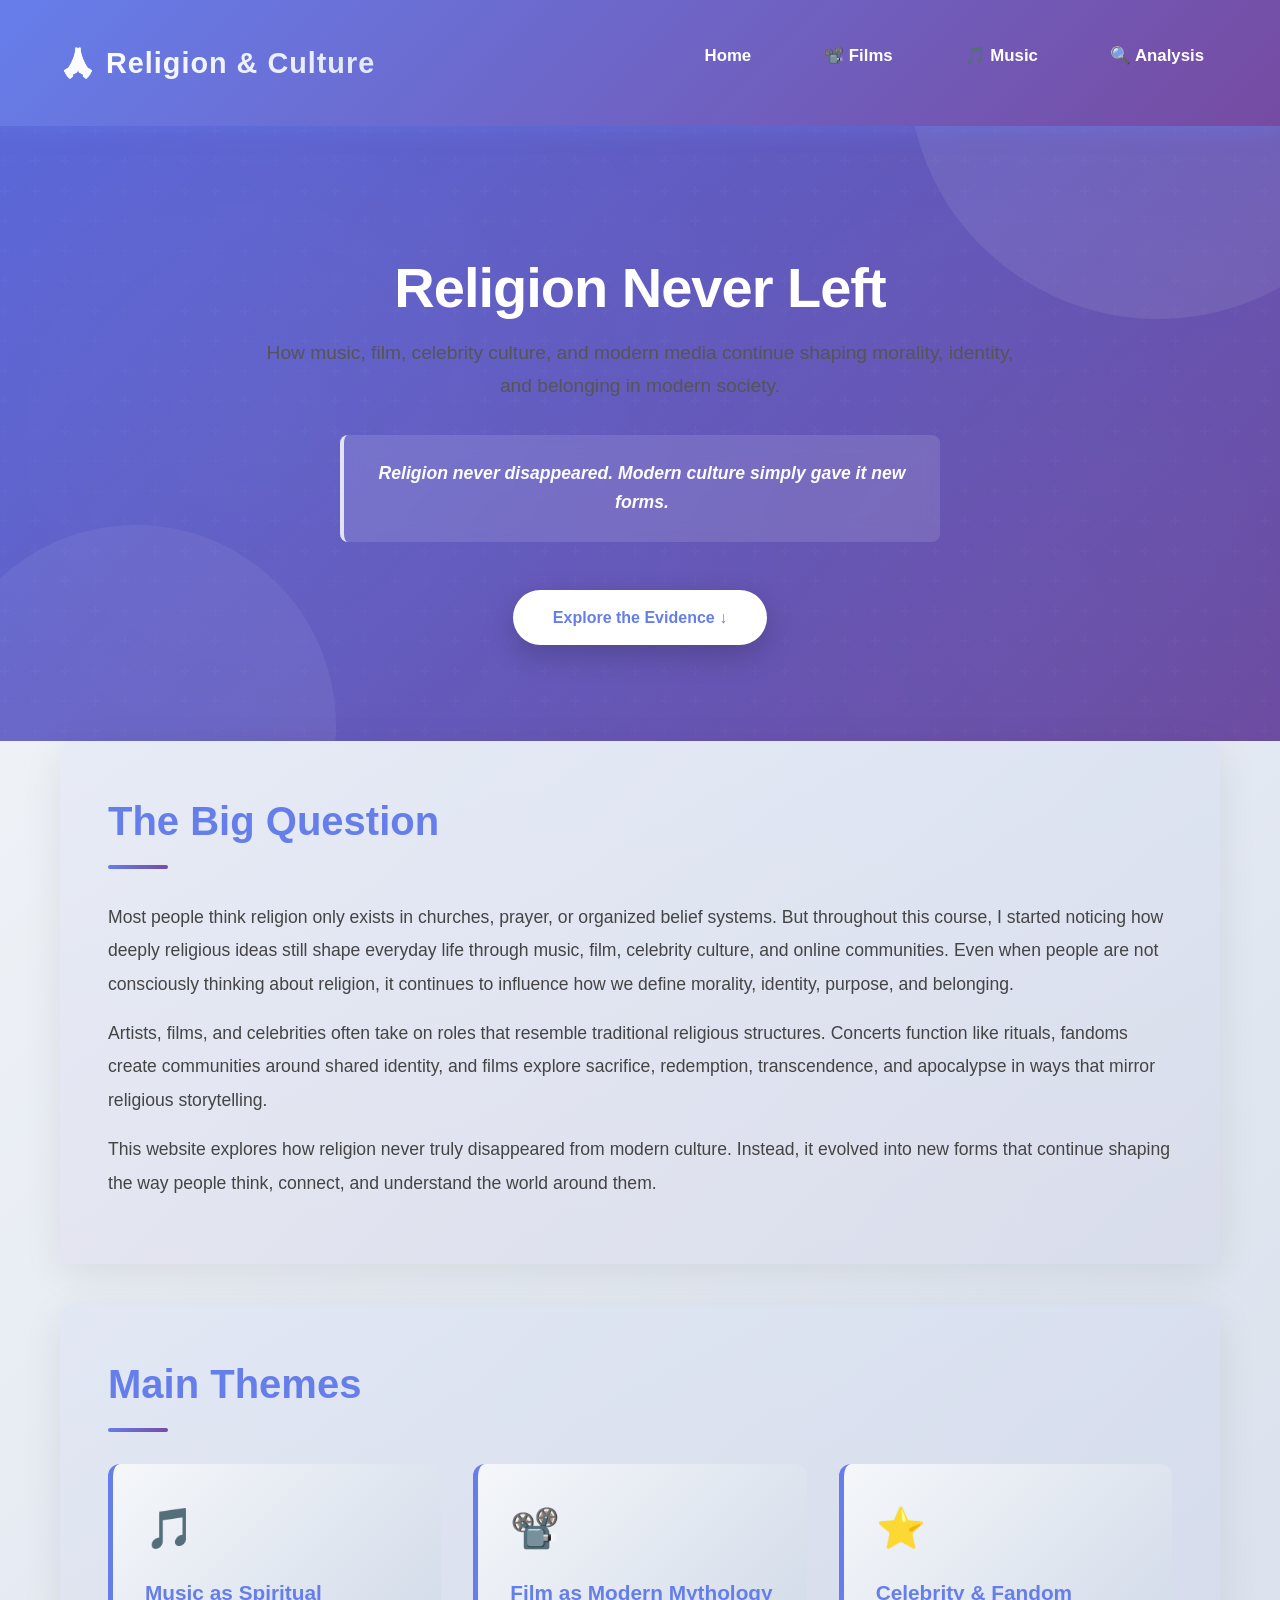
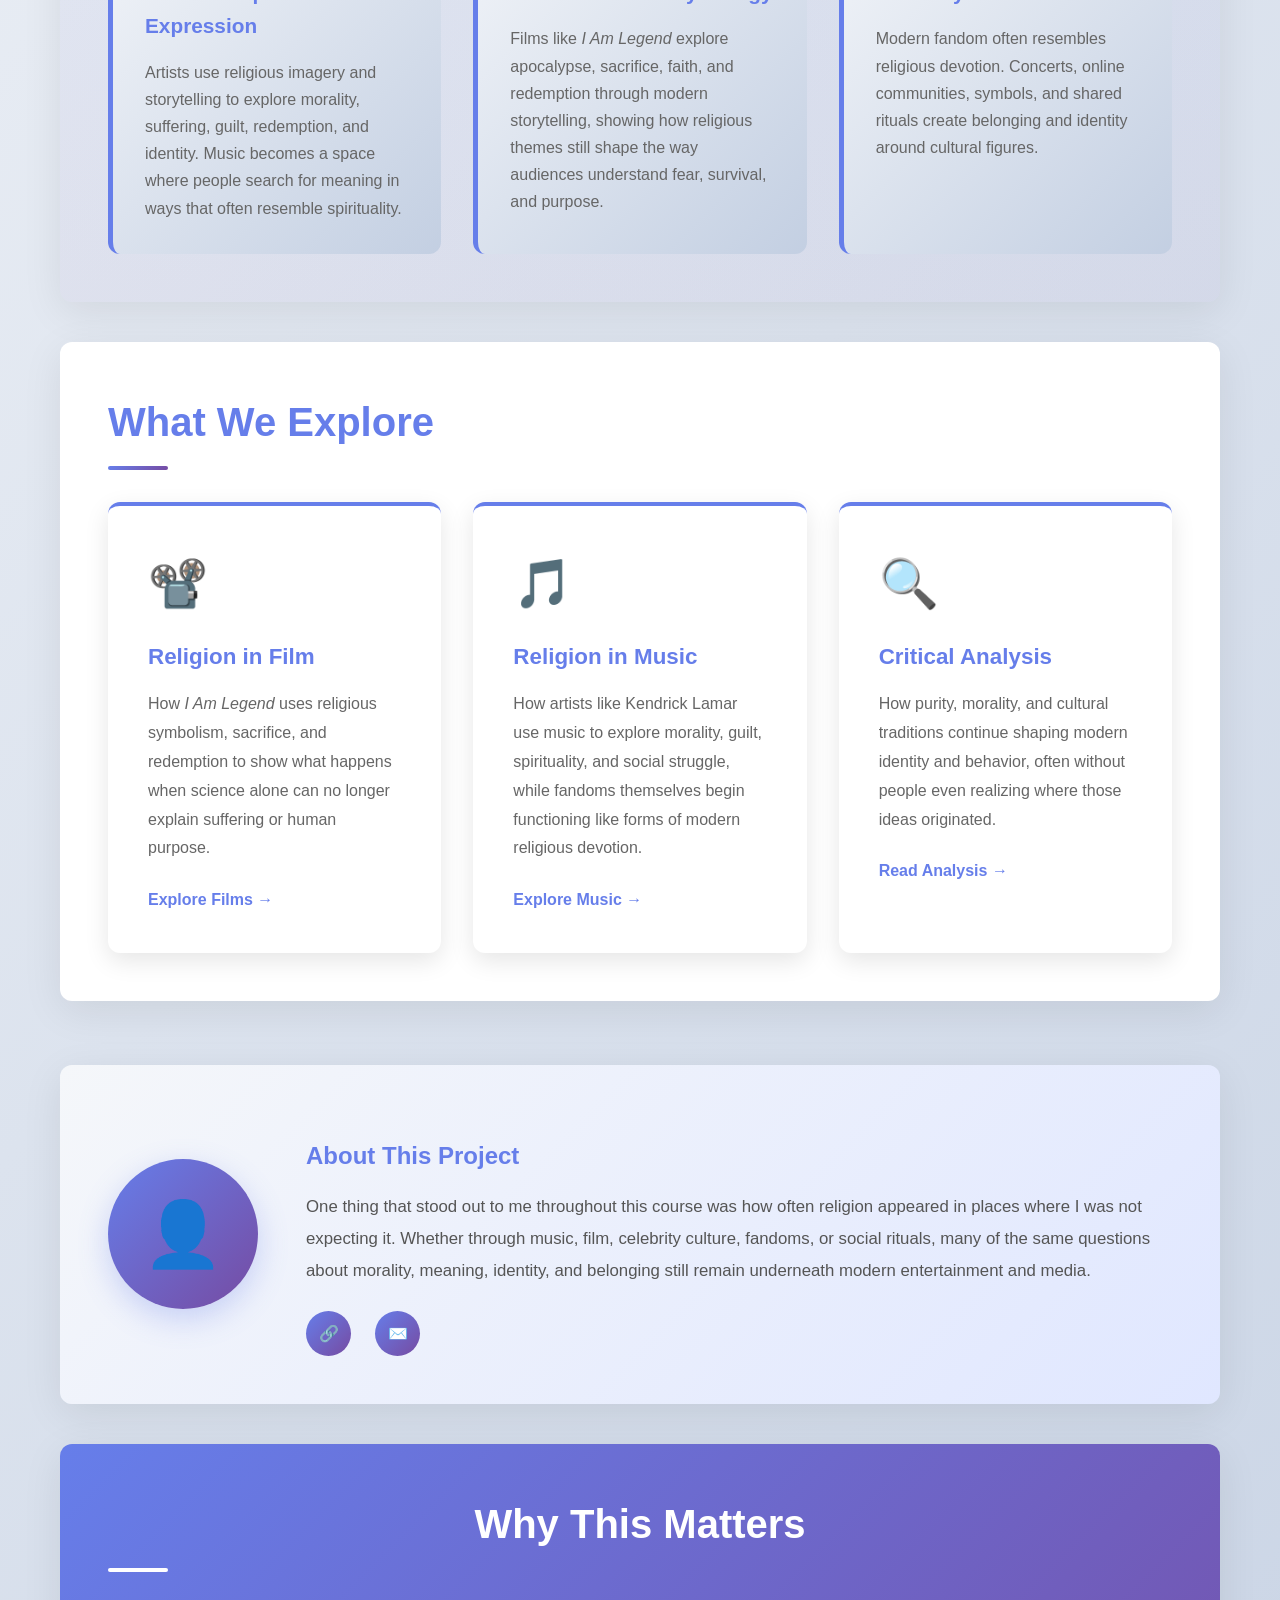
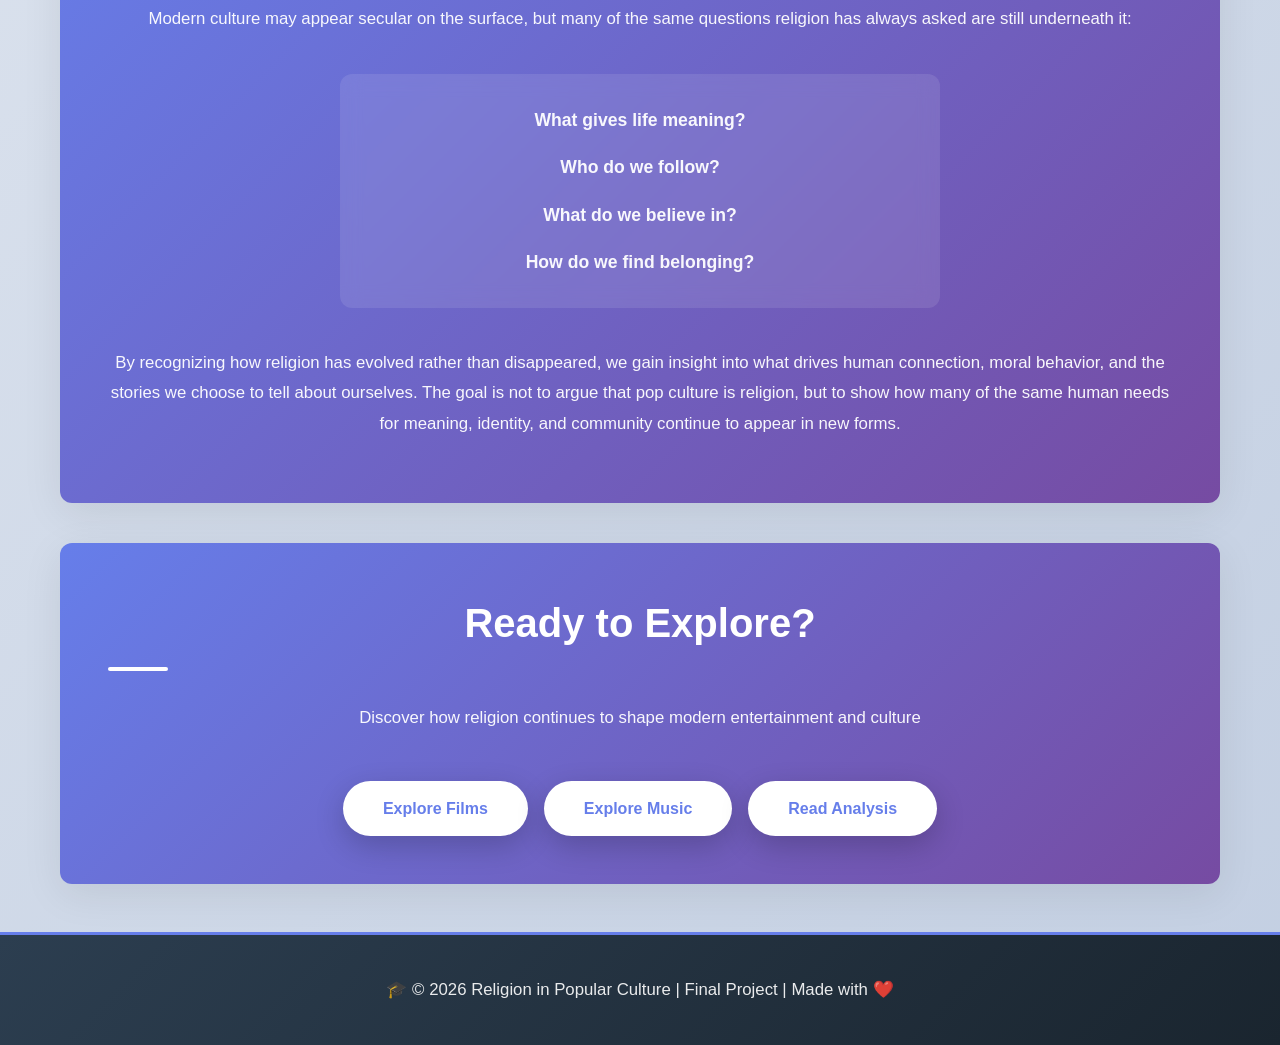
==== commit 5c916bc1: "Apply final homepage edits: improve hero subtitle readability, update About section, enhance Why Thi" ====
--- a/index.html
+++ b/index.html
@@ -21,9 +21,10 @@
 
     <header class="hero hero-enhanced">
         <div class="hero-background"></div>
+        <div class="hero-texture"></div>
         <div class="container">
             <h1>Religion Never Left</h1>
-            <p>How music, film, celebrity culture, and modern media continue shaping morality, identity, and belonging in modern society.</p>
+            <p class="hero-subtitle">How music, film, celebrity culture, and modern media continue shaping morality, identity, and belonging in modern society.</p>
             <div class="thesis-line">
                 <p>Religion never disappeared. Modern culture simply gave it new forms.</p>
             </div>
@@ -118,7 +119,7 @@
             <div class="author-bio">
                 <h3>About This Project</h3>
                 <p>
-                    Throughout this course, I became interested in how religion continues influencing modern culture even outside traditional religious spaces. 
+                    One thing that stood out to me throughout this course was how often religion appeared in places where I was not expecting it. 
                     Whether through music, film, celebrity culture, fandoms, or social rituals, many of the same questions about morality, meaning, identity, 
                     and belonging still remain underneath modern entertainment and media.
                 </p>
@@ -142,7 +143,8 @@
             </div>
             <p>
                 By recognizing how religion has evolved rather than disappeared, we gain insight into what drives human connection, moral behavior, 
-                and the stories we choose to tell about ourselves.
+                and the stories we choose to tell about ourselves. The goal is not to argue that pop culture is religion, but to show how many of the 
+                same human needs for meaning, identity, and community continue to appear in new forms.
             </p>
         </section>
 
--- a/style.css
+++ b/style.css
@@ -101,6 +101,20 @@
     background: linear-gradient(135deg, #5a67d8 0%, #6b4ba0 100%);
 }
 
+.hero-background {
+    position: absolute;
+    top: 0;
+    left: 0;
+    right: 0;
+    bottom: 0;
+    background-image: 
+        radial-gradient(circle at 20% 50%, rgba(255, 255, 255, 0.06) 0%, transparent 50%),
+        radial-gradient(circle at 80% 80%, rgba(255, 255, 255, 0.04) 0%, transparent 50%),
+        url("data:image/svg+xml,%3Csvg width='60' height='60' viewBox='0 0 60 60' xmlns='http://www.w3.org/2000/svg'%3E%3Cg fill='none' fill-rule='evenodd'%3E%3Cg fill='%23ffffff' fill-opacity='0.03'%3E%3Cpath d='M36 34v-4h-2v4h-4v2h4v4h2v-4h4v-2h-4zm0-30V0h-2v4h-4v2h4v4h2V6h4V4h-4zM6 34v-4H4v4H0v2h4v4h2v-4h4v-2H6zM6 4V0H4v4H0v2h4v4h2V6h4V4H6z'/%3E%3C/g%3E%3C/g%3E%3C/svg%3E");
+    pointer-events: none;
+    opacity: 0.5;
+}
+
 .hero::before {
     content: '';
     position: absolute;
@@ -145,22 +159,24 @@
 }
 
 .hero p {
-    font-size: 1.3rem;
-    max-width: 700px;
+    font-size: 1.2rem;
+    max-width: 750px;
     margin: 0 auto 1.5rem;
     opacity: 0.95;
     animation: slideInUp 0.8s ease 0.2s both;
     font-weight: 500;
+    line-height: 1.7;
 }
 
 .thesis-line {
     margin: 2rem auto;
     padding: 1.5rem;
-    background: rgba(255, 255, 255, 0.1);
-    border-left: 4px solid #fff;
+    background: rgba(255, 255, 255, 0.12);
+    border-left: 4px solid rgba(255, 255, 255, 0.8);
     border-radius: 8px;
     max-width: 600px;
     animation: slideInUp 0.8s ease 0.4s both;
+    backdrop-filter: blur(10px);
 }
 
 .thesis-line p {
@@ -168,6 +184,7 @@
     margin: 0;
     font-style: italic;
     font-weight: 600;
+    color: rgba(255, 255, 255, 0.98);
 }
 
 @keyframes slideInDown {
@@ -369,6 +386,7 @@
     margin-bottom: 0;
     color: #666;
     font-size: 1rem;
+    line-height: 1.7;
 }
 
 /* ===== THEMES SECTION ===== */
@@ -391,6 +409,7 @@
     box-shadow: 0 8px 25px rgba(0, 0, 0, 0.1);
     transition: all 0.4s ease;
     border-top: 4px solid #667eea;
+    position: relative;
 }
 
 .featured-icon {
@@ -448,6 +467,11 @@
 .author-bio h3 {
     font-size: 1.5rem;
     color: #667eea;
+}
+
+.author-bio p {
+    color: #555;
+    line-height: 1.9;
 }
 
 .author-avatar {
@@ -506,12 +530,32 @@
 
 .conclusion-section p {
     color: rgba(255, 255, 255, 0.95) !important;
+    font-size: 1.05rem;
+    line-height: 1.8;
+}
+
+.key-questions {
+    margin: 2.5rem auto;
+    padding: 2rem;
+    background: rgba(255, 255, 255, 0.1);
+    border-radius: 12px;
+    max-width: 600px;
+    backdrop-filter: blur(10px);
+}
+
+.key-questions p {
     font-size: 1.1rem;
-}
-
-.conclusion-section strong {
-    color: #fff;
-    font-weight: 700;
+    margin: 1.2rem 0;
+    color: rgba(255, 255, 255, 0.98);
+    line-height: 1.6;
+}
+
+.key-questions p:first-child {
+    margin-top: 0;
+}
+
+.key-questions p:last-child {
+    margin-bottom: 0;
 }
 
 /* ===== CTA FINAL SECTION ===== */
@@ -531,7 +575,7 @@
 
 .cta-final p {
     color: rgba(255, 255, 255, 0.95) !important;
-    font-size: 1.1rem;
+    font-size: 1.05rem;
     margin-bottom: 2rem;
 }
 
@@ -598,6 +642,10 @@
     .social-links {
         justify-content: center;
     }
+
+    .key-questions p {
+        font-size: 1rem;
+    }
 }
 
 @media (max-width: 480px) {
@@ -630,4 +678,13 @@
         padding: 0.8rem 2rem;
         font-size: 0.9rem;
     }
+
+    .key-questions {
+        padding: 1.5rem;
+    }
+
+    .key-questions p {
+        font-size: 0.95rem;
+        margin: 1rem 0;
+    }
 }
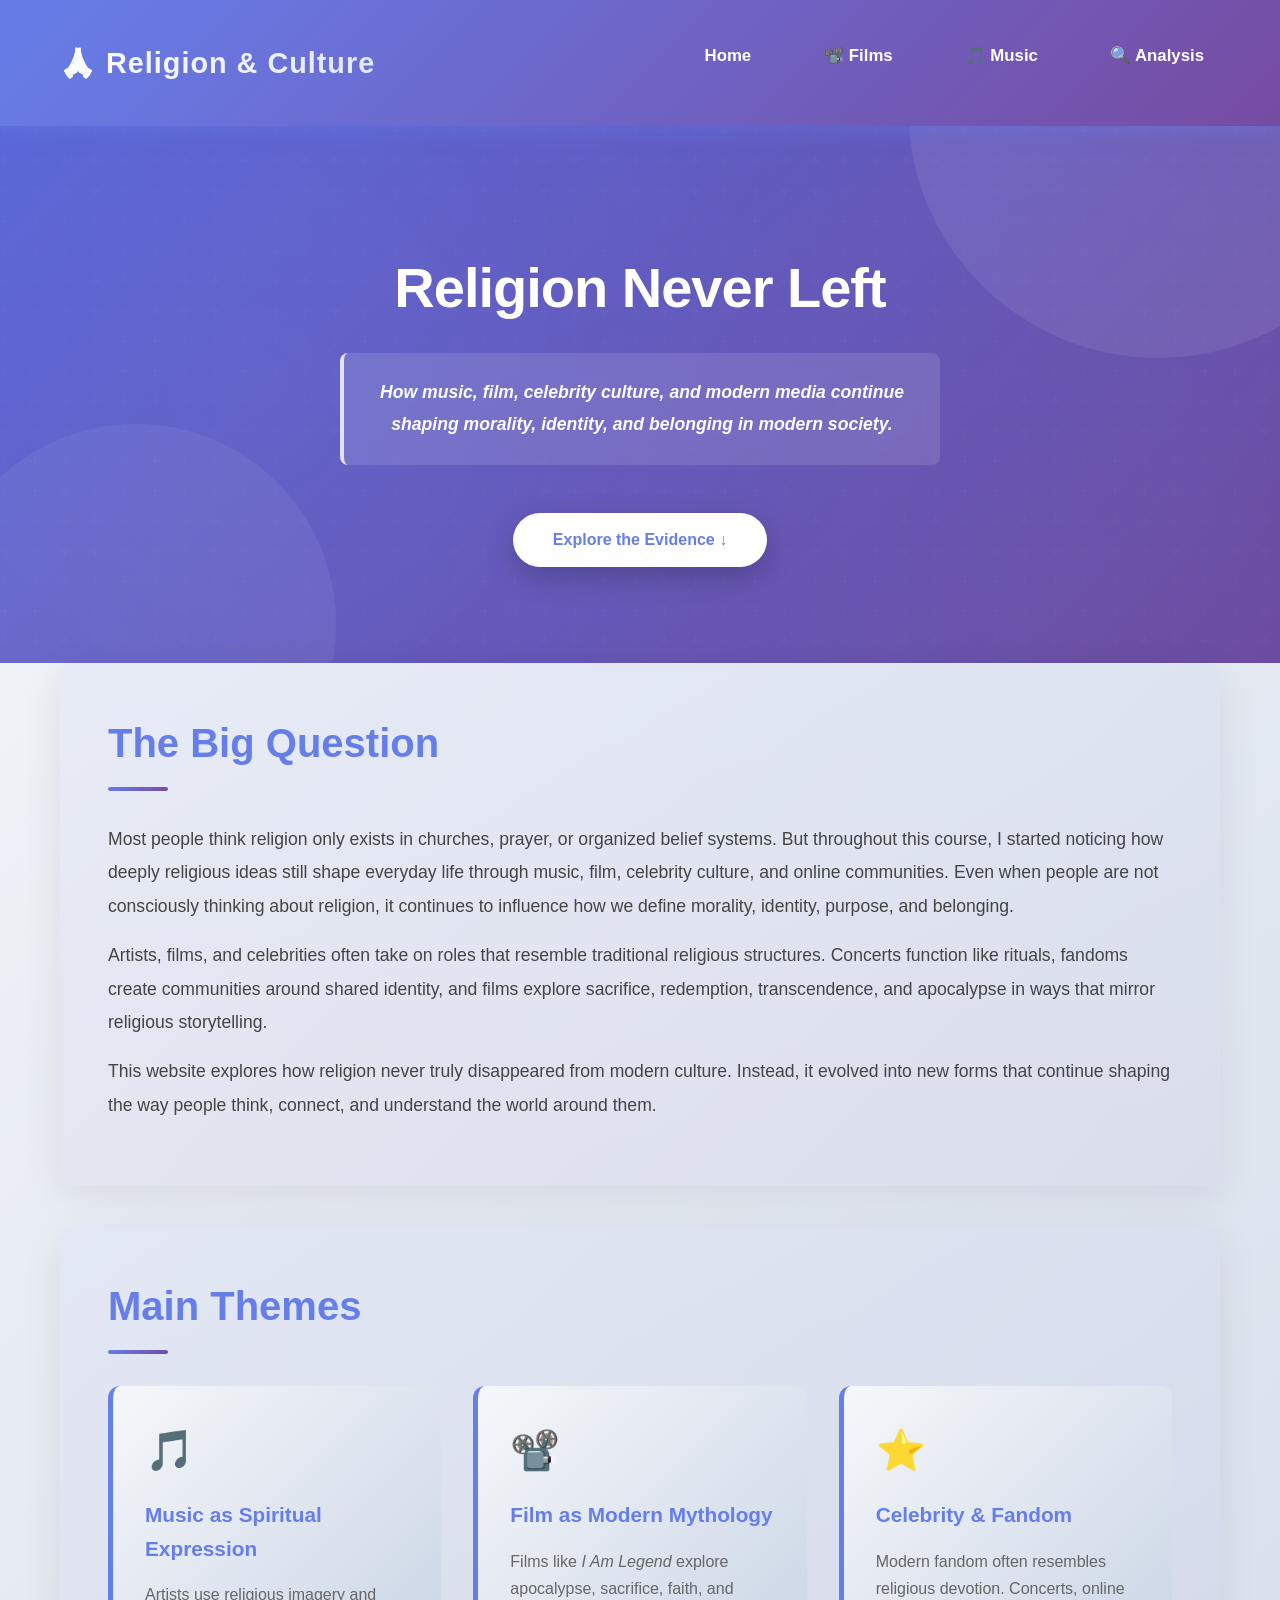
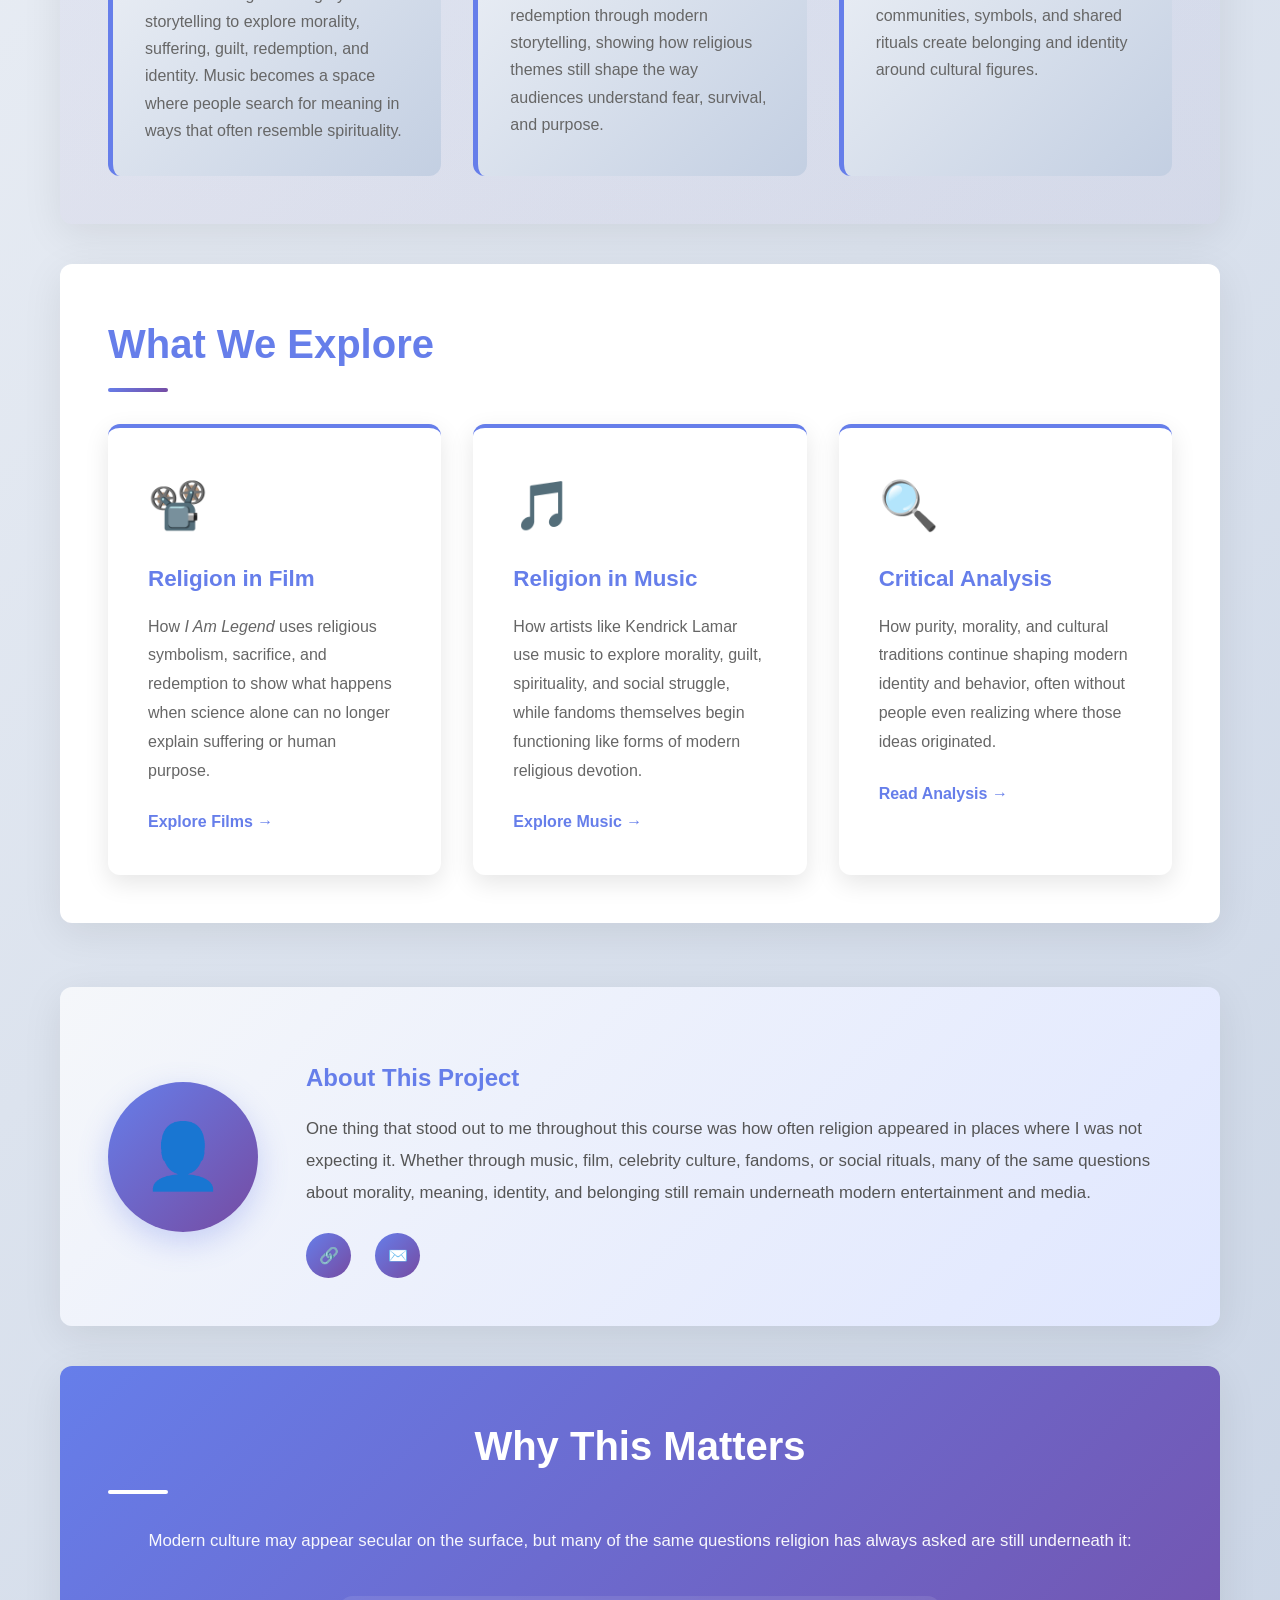
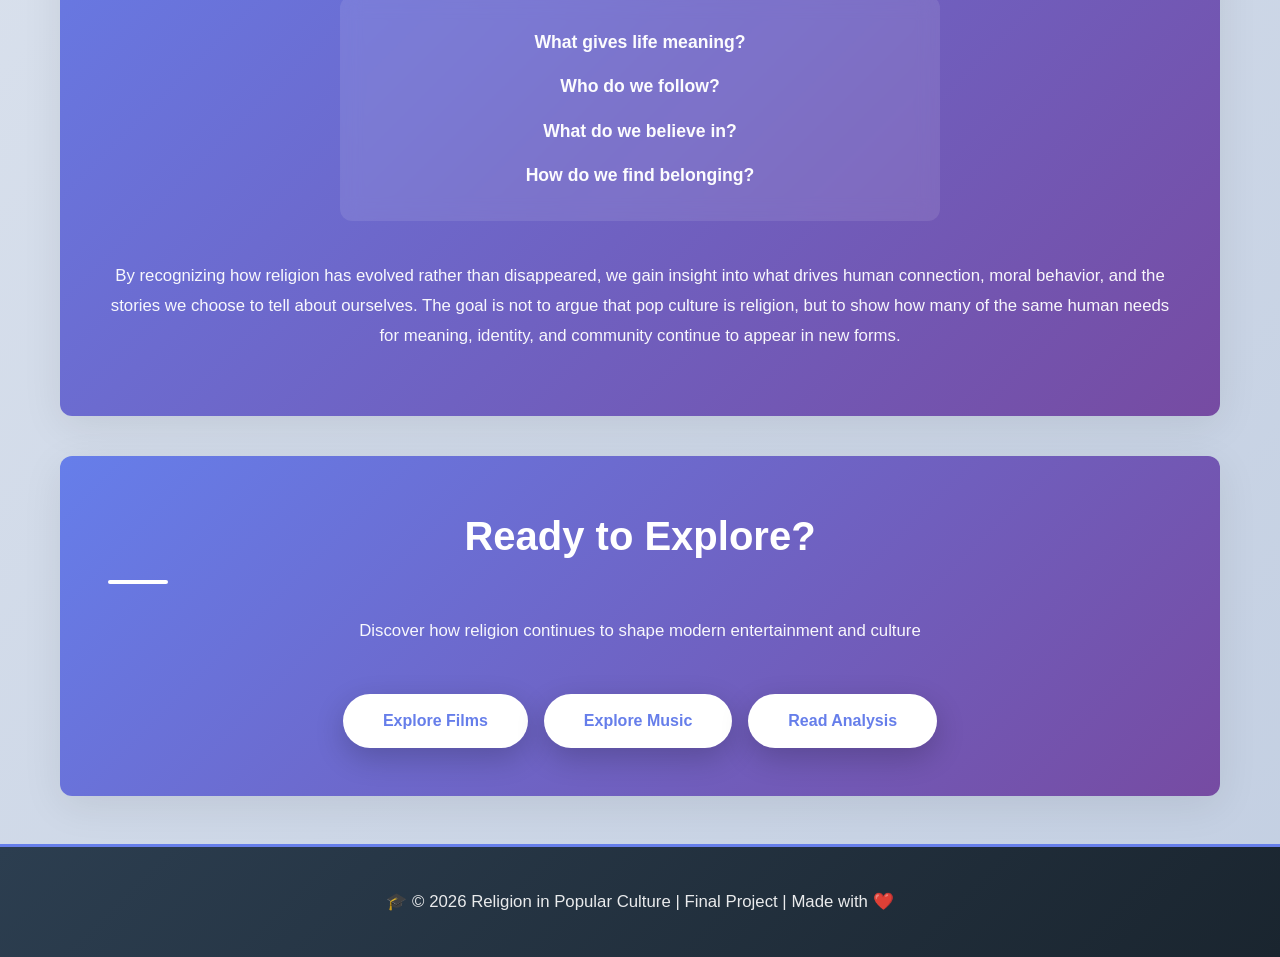
==== commit 4b5bc42e: "Rearrange hero subtitle and thesis line text" ====
--- a/index.html
+++ b/index.html
@@ -24,9 +24,8 @@
         <div class="hero-texture"></div>
         <div class="container">
             <h1>Religion Never Left</h1>
-            <p class="hero-subtitle">How music, film, celebrity culture, and modern media continue shaping morality, identity, and belonging in modern society.</p>
             <div class="thesis-line">
-                <p>Religion never disappeared. Modern culture simply gave it new forms.</p>
+                <p>How music, film, celebrity culture, and modern media continue shaping morality, identity, and belonging in modern society.</p>
             </div>
             <a href="#explore" class="cta-button">Explore the Evidence ↓</a>
         </div>
@@ -196,4 +195,4 @@
         });
     </script>
 </body>
-</html>+</html>
--- a/style.css
+++ b/style.css
@@ -115,6 +115,15 @@
     opacity: 0.5;
 }
 
+.hero-texture {
+    position: absolute;
+    inset: 0;
+    background-image: 
+        url("data:image/svg+xml,%3Csvg viewBox='0 0 400 400' xmlns='http://www.w3.org/2000/svg'%3E%3Cfilter id='noiseFilter'%3E%3CfeTurbulence type='fractalNoise' baseFrequency='0.9' numOctaves='4' seed='1'/%3E%3C/filter%3E%3Crect width='400' height='400' filter='url(%23noiseFilter)' opacity='0.08'/%3E%3C/svg%3E");
+    opacity: 0.08;
+    pointer-events: none;
+}
+
 .hero::before {
     content: '';
     position: absolute;
@@ -151,21 +160,23 @@
 
 .hero h1 {
     font-size: 3.5rem;
-    margin-bottom: 1rem;
+    margin-bottom: 1.5rem;
     font-weight: 800;
     letter-spacing: -1px;
     animation: slideInDown 0.8s ease;
     line-height: 1.2;
 }
 
-.hero p {
-    font-size: 1.2rem;
-    max-width: 750px;
+.hero-subtitle {
+    color: #ffffff;
+    font-weight: 500;
+    font-size: 1.25rem;
+    line-height: 1.6;
+    max-width: 720px;
     margin: 0 auto 1.5rem;
+    text-shadow: 0 2px 8px rgba(0, 0, 0, 0.25);
     opacity: 0.95;
     animation: slideInUp 0.8s ease 0.2s both;
-    font-weight: 500;
-    line-height: 1.7;
 }
 
 .thesis-line {
@@ -528,7 +539,7 @@
     background: white;
 }
 
-.conclusion-section p {
+.conclusion-section > p {
     color: rgba(255, 255, 255, 0.95) !important;
     font-size: 1.05rem;
     line-height: 1.8;
@@ -541,21 +552,18 @@
     border-radius: 12px;
     max-width: 600px;
     backdrop-filter: blur(10px);
+    display: flex;
+    flex-direction: column;
+    gap: 1rem;
 }
 
 .key-questions p {
     font-size: 1.1rem;
-    margin: 1.2rem 0;
+    margin: 0;
     color: rgba(255, 255, 255, 0.98);
     line-height: 1.6;
-}
-
-.key-questions p:first-child {
-    margin-top: 0;
-}
-
-.key-questions p:last-child {
-    margin-bottom: 0;
+    font-weight: 700;
+    text-align: center;
 }
 
 /* ===== CTA FINAL SECTION ===== */
@@ -606,8 +614,10 @@
         font-size: 2.2rem;
     }
     
-    .hero p {
-        font-size: 1rem;
+    .hero-subtitle {
+        font-size: 1.1rem;
+        line-height: 1.6;
+        max-width: 90%;
     }
 
     .thesis-line {
@@ -643,6 +653,10 @@
         justify-content: center;
     }
 
+    .key-questions {
+        padding: 1.5rem;
+    }
+
     .key-questions p {
         font-size: 1rem;
     }
@@ -660,10 +674,12 @@
     
     .hero h1 {
         font-size: 1.8rem;
-    }
-    
-    .hero p {
-        font-size: 0.95rem;
+        margin-bottom: 1rem;
+    }
+    
+    .hero-subtitle {
+        font-size: 1rem;
+        line-height: 1.5;
     }
 
     .thesis-line p {
@@ -685,6 +701,6 @@
 
     .key-questions p {
         font-size: 0.95rem;
-        margin: 1rem 0;
+        margin: 0.5rem 0;
     }
 }
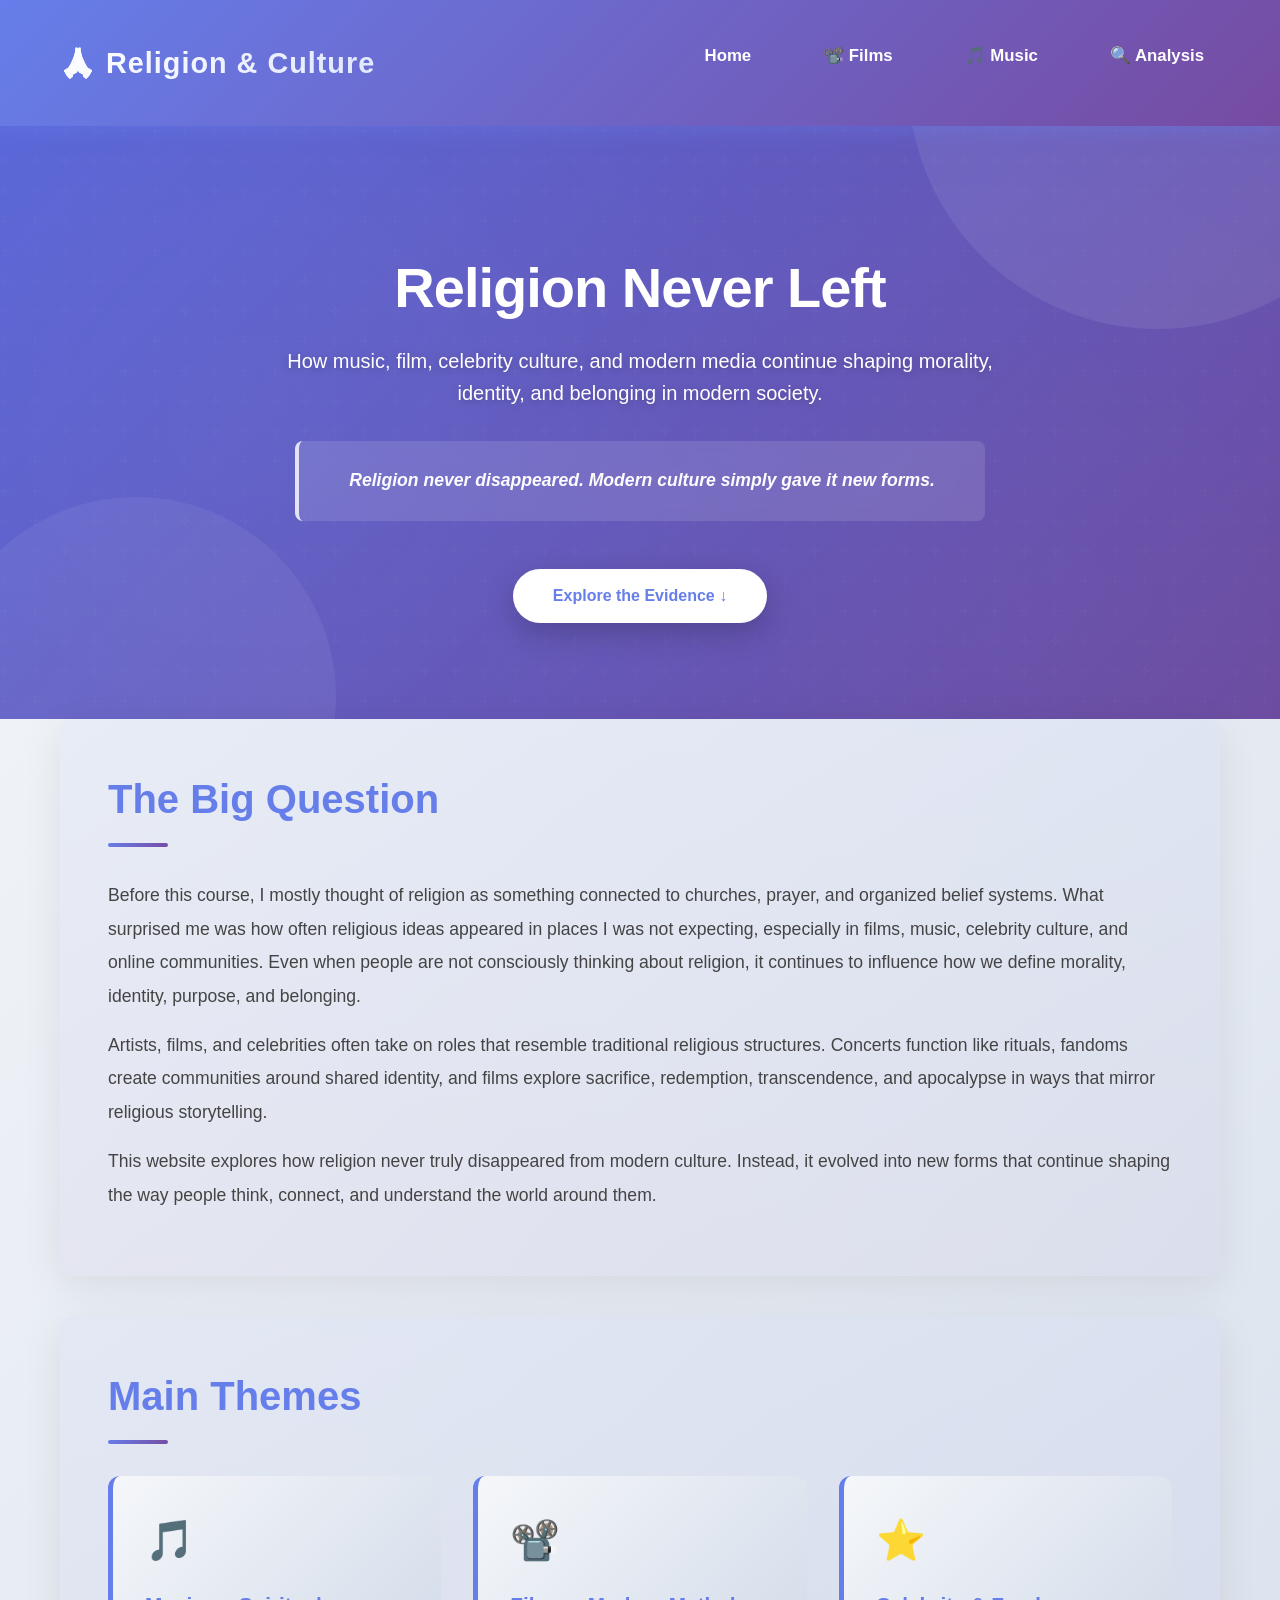
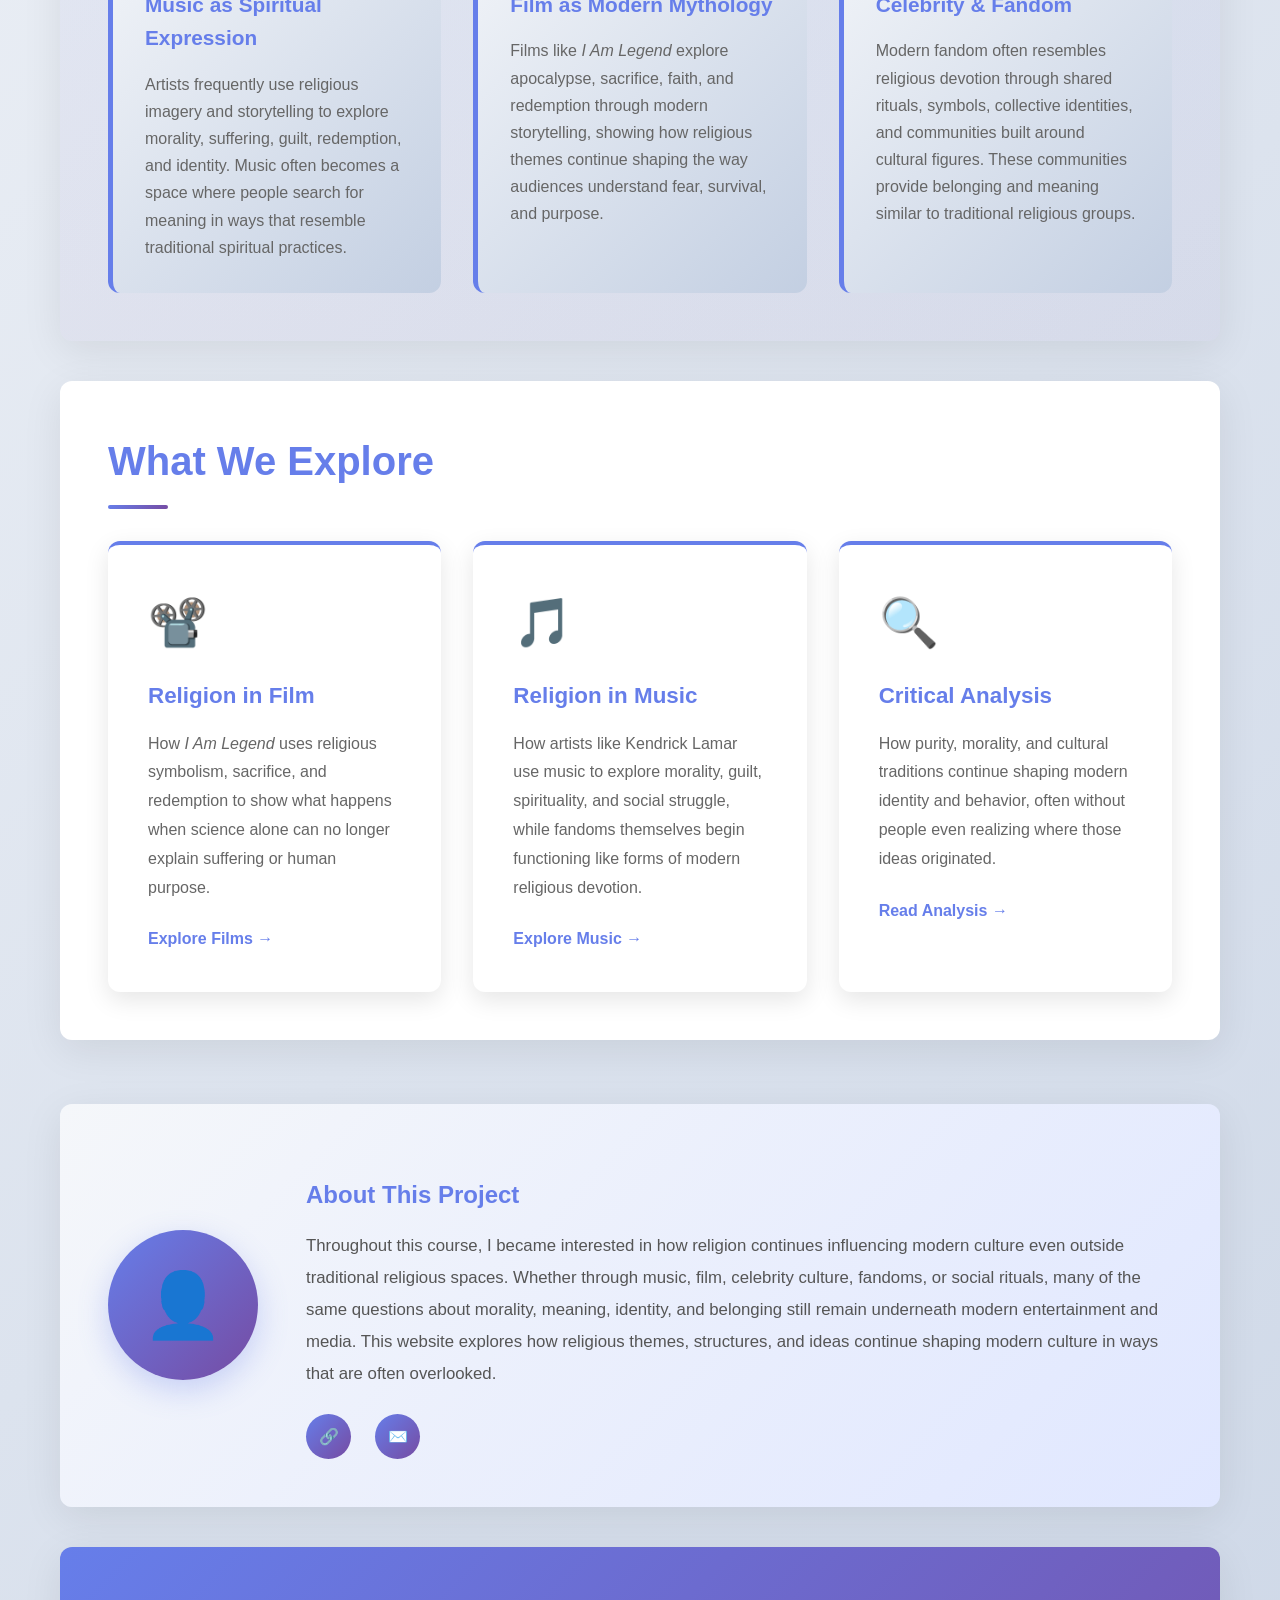
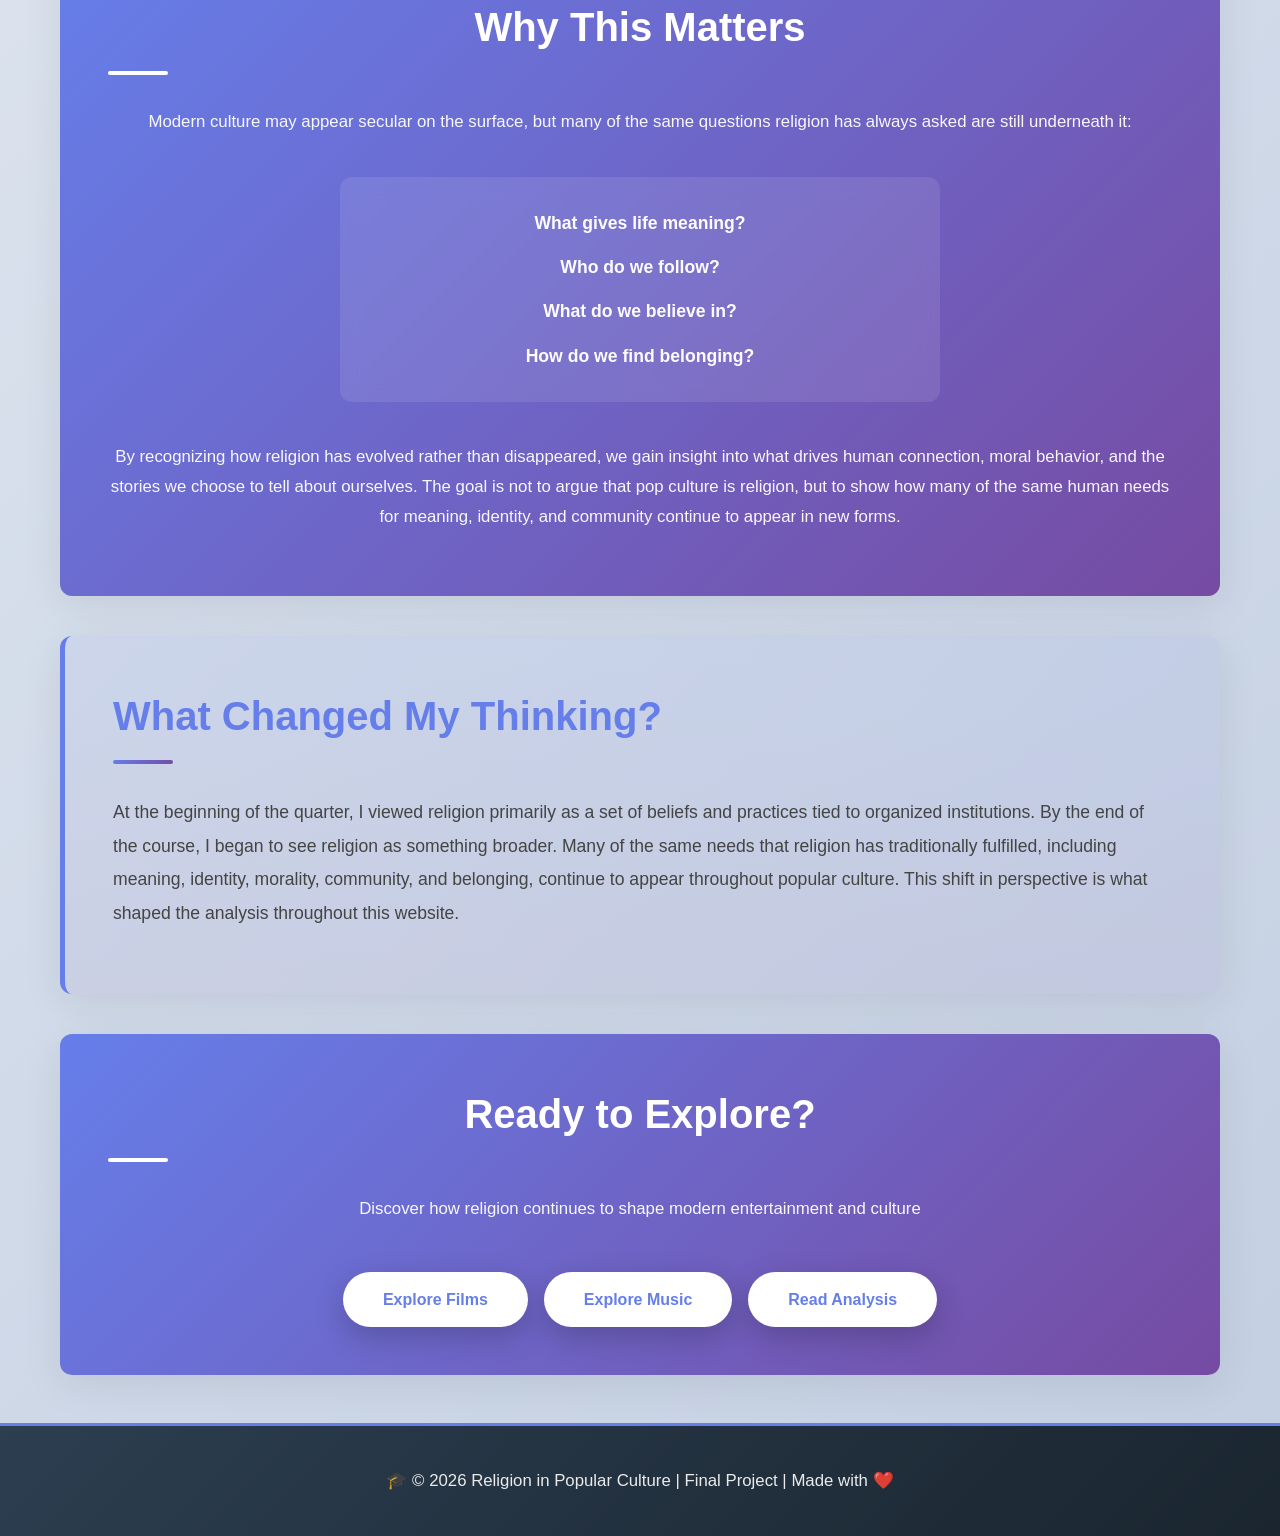
==== commit 04d78bb3: "Improve homepage with reflective content, personal learning demonstration, and new reflection sectio" ====
--- a/index.html
+++ b/index.html
@@ -24,8 +24,9 @@
         <div class="hero-texture"></div>
         <div class="container">
             <h1>Religion Never Left</h1>
-            <div class="thesis-line">
-                <p>How music, film, celebrity culture, and modern media continue shaping morality, identity, and belonging in modern society.</p>
+            <p class="hero-subtitle">How music, film, celebrity culture, and modern media continue shaping morality, identity, and belonging in modern society.</p>
+            <div class="thesis-line thesis-line-expanded">
+                <p>Religion never disappeared. Modern culture simply gave it new forms.</p>
             </div>
             <a href="#explore" class="cta-button">Explore the Evidence ↓</a>
         </div>
@@ -35,9 +36,9 @@
         <section class="intro-refined">
             <h2>The Big Question</h2>
             <p>
-                Most people think religion only exists in churches, prayer, or organized belief systems. But throughout this course, I started noticing 
-                how deeply religious ideas still shape everyday life through music, film, celebrity culture, and online communities. Even when people are 
-                not consciously thinking about religion, it continues to influence how we define morality, identity, purpose, and belonging.
+                Before this course, I mostly thought of religion as something connected to churches, prayer, and organized belief systems. What surprised 
+                me was how often religious ideas appeared in places I was not expecting, especially in films, music, celebrity culture, and online communities. 
+                Even when people are not consciously thinking about religion, it continues to influence how we define morality, identity, purpose, and belonging.
             </p>
             <p>
                 Artists, films, and celebrities often take on roles that resemble traditional religious structures. Concerts function like rituals, 
@@ -57,8 +58,8 @@
                     <div class="card-icon">🎵</div>
                     <h3>Music as Spiritual Expression</h3>
                     <p>
-                        Artists use religious imagery and storytelling to explore morality, suffering, guilt, redemption, and identity. Music becomes a 
-                        space where people search for meaning in ways that often resemble spirituality.
+                        Artists frequently use religious imagery and storytelling to explore morality, suffering, guilt, redemption, and identity. Music 
+                        often becomes a space where people search for meaning in ways that resemble traditional spiritual practices.
                     </p>
                 </div>
                 <div class="card">
@@ -66,15 +67,15 @@
                     <h3>Film as Modern Mythology</h3>
                     <p>
                         Films like <em>I Am Legend</em> explore apocalypse, sacrifice, faith, and redemption through modern storytelling, showing how 
-                        religious themes still shape the way audiences understand fear, survival, and purpose.
+                        religious themes continue shaping the way audiences understand fear, survival, and purpose.
                     </p>
                 </div>
                 <div class="card">
                     <div class="card-icon">⭐</div>
                     <h3>Celebrity & Fandom</h3>
                     <p>
-                        Modern fandom often resembles religious devotion. Concerts, online communities, symbols, and shared rituals create belonging and 
-                        identity around cultural figures.
+                        Modern fandom often resembles religious devotion through shared rituals, symbols, collective identities, and communities built 
+                        around cultural figures. These communities provide belonging and meaning similar to traditional religious groups.
                     </p>
                 </div>
             </div>
@@ -118,9 +119,10 @@
             <div class="author-bio">
                 <h3>About This Project</h3>
                 <p>
-                    One thing that stood out to me throughout this course was how often religion appeared in places where I was not expecting it. 
+                    Throughout this course, I became interested in how religion continues influencing modern culture even outside traditional religious spaces. 
                     Whether through music, film, celebrity culture, fandoms, or social rituals, many of the same questions about morality, meaning, identity, 
-                    and belonging still remain underneath modern entertainment and media.
+                    and belonging still remain underneath modern entertainment and media. This website explores how religious themes, structures, and ideas 
+                    continue shaping modern culture in ways that are often overlooked.
                 </p>
                 <div class="social-links">
                     <a href="https://github.com/taylorjwagner12-boop" class="social-link" title="GitHub">🔗</a>
@@ -144,6 +146,16 @@
                 By recognizing how religion has evolved rather than disappeared, we gain insight into what drives human connection, moral behavior, 
                 and the stories we choose to tell about ourselves. The goal is not to argue that pop culture is religion, but to show how many of the 
                 same human needs for meaning, identity, and community continue to appear in new forms.
+            </p>
+        </section>
+
+        <section class="reflection-section">
+            <h2>What Changed My Thinking?</h2>
+            <p>
+                At the beginning of the quarter, I viewed religion primarily as a set of beliefs and practices tied to organized institutions. By the end 
+                of the course, I began to see religion as something broader. Many of the same needs that religion has traditionally fulfilled, including 
+                meaning, identity, morality, community, and belonging, continue to appear throughout popular culture. This shift in perspective is what 
+                shaped the analysis throughout this website.
             </p>
         </section>
 
@@ -195,4 +207,4 @@
         });
     </script>
 </body>
-</html>
+</html>
--- a/style.css
+++ b/style.css
@@ -188,6 +188,10 @@
     max-width: 600px;
     animation: slideInUp 0.8s ease 0.4s both;
     backdrop-filter: blur(10px);
+}
+
+.thesis-line-expanded {
+    max-width: 690px;
 }
 
 .thesis-line p {
@@ -566,6 +570,22 @@
     text-align: center;
 }
 
+/* ===== REFLECTION SECTION ===== */
+.reflection-section {
+    background: linear-gradient(to bottom, rgba(102, 126, 234, 0.08), rgba(118, 75, 162, 0.08));
+    border-left: 5px solid #667eea;
+}
+
+.reflection-section h2 {
+    color: #667eea;
+}
+
+.reflection-section p {
+    color: #444;
+    font-size: 1.1rem;
+    line-height: 1.9;
+}
+
 /* ===== CTA FINAL SECTION ===== */
 .cta-final {
     background: linear-gradient(135deg, #667eea 0%, #764ba2 100%);
@@ -620,8 +640,10 @@
         max-width: 90%;
     }
 
-    .thesis-line {
+    .thesis-line,
+    .thesis-line-expanded {
         padding: 1rem;
+        max-width: 90%;
     }
 
     .thesis-line p {
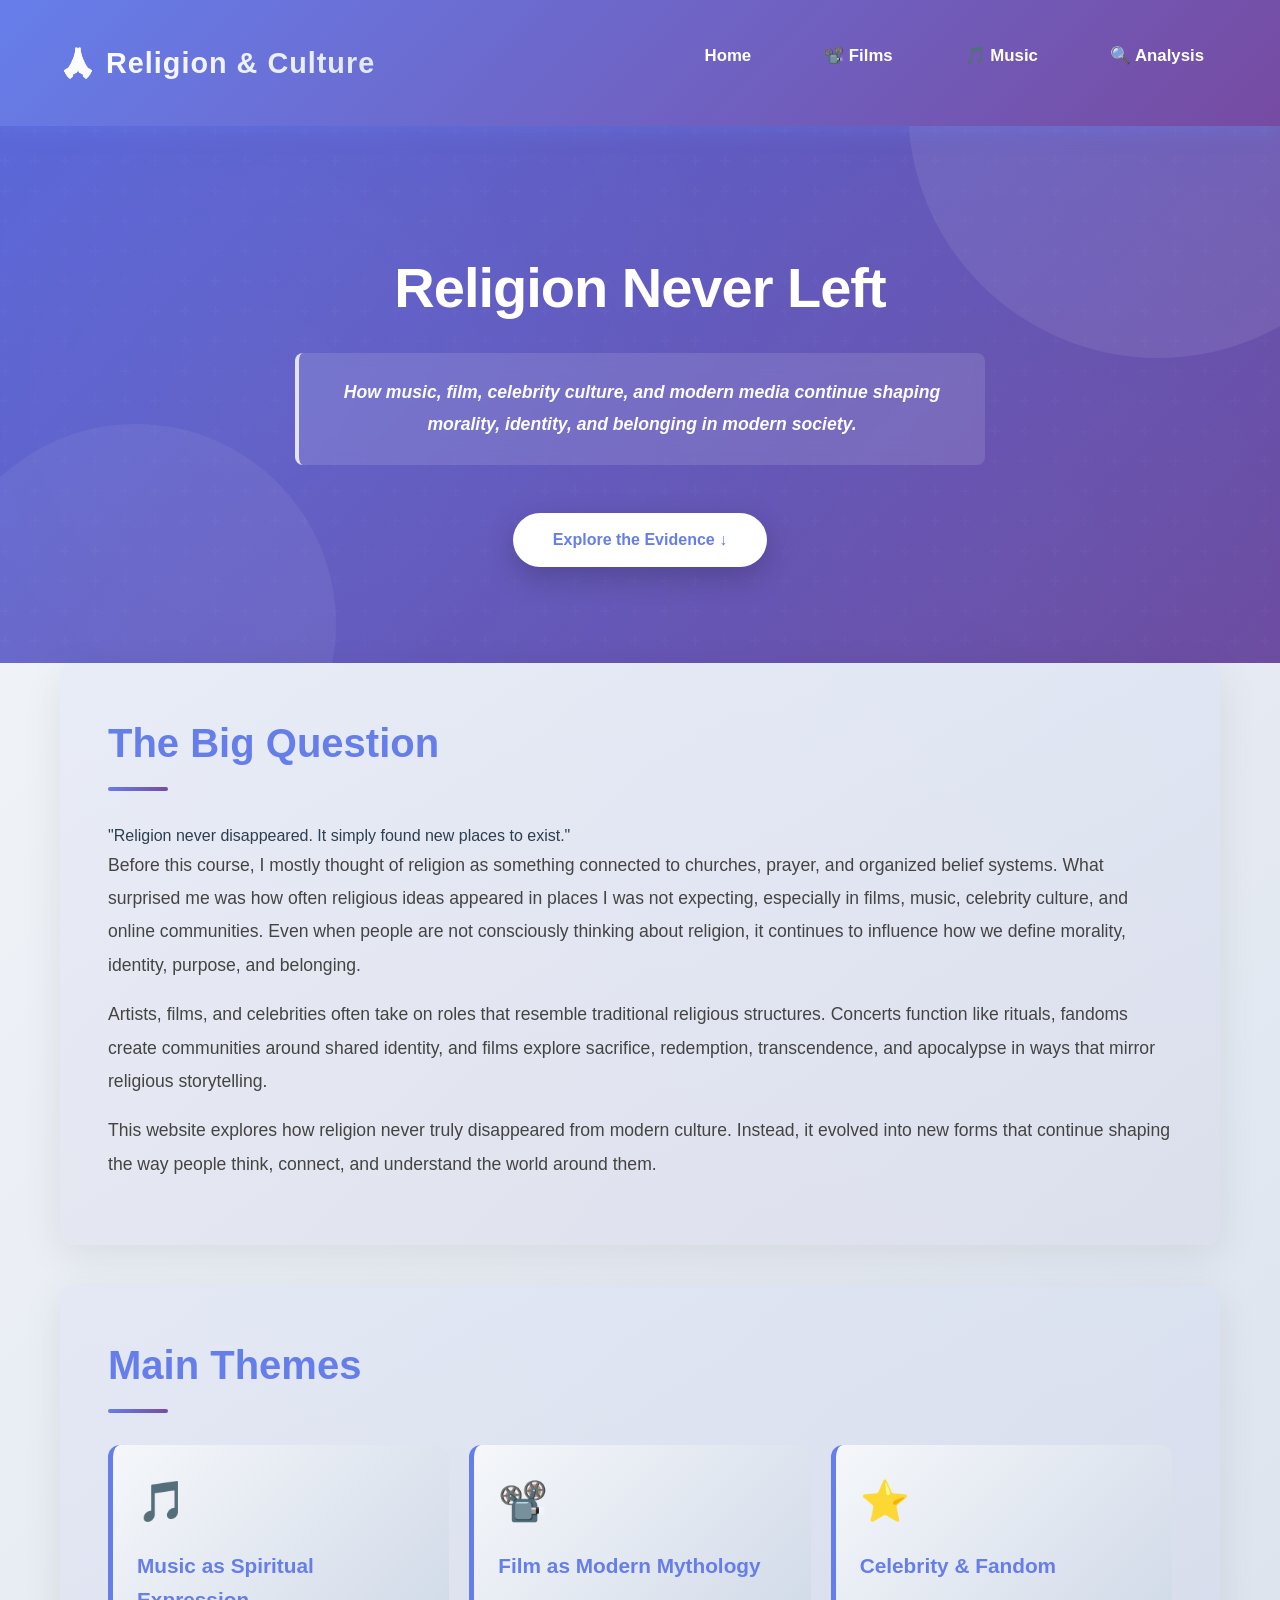
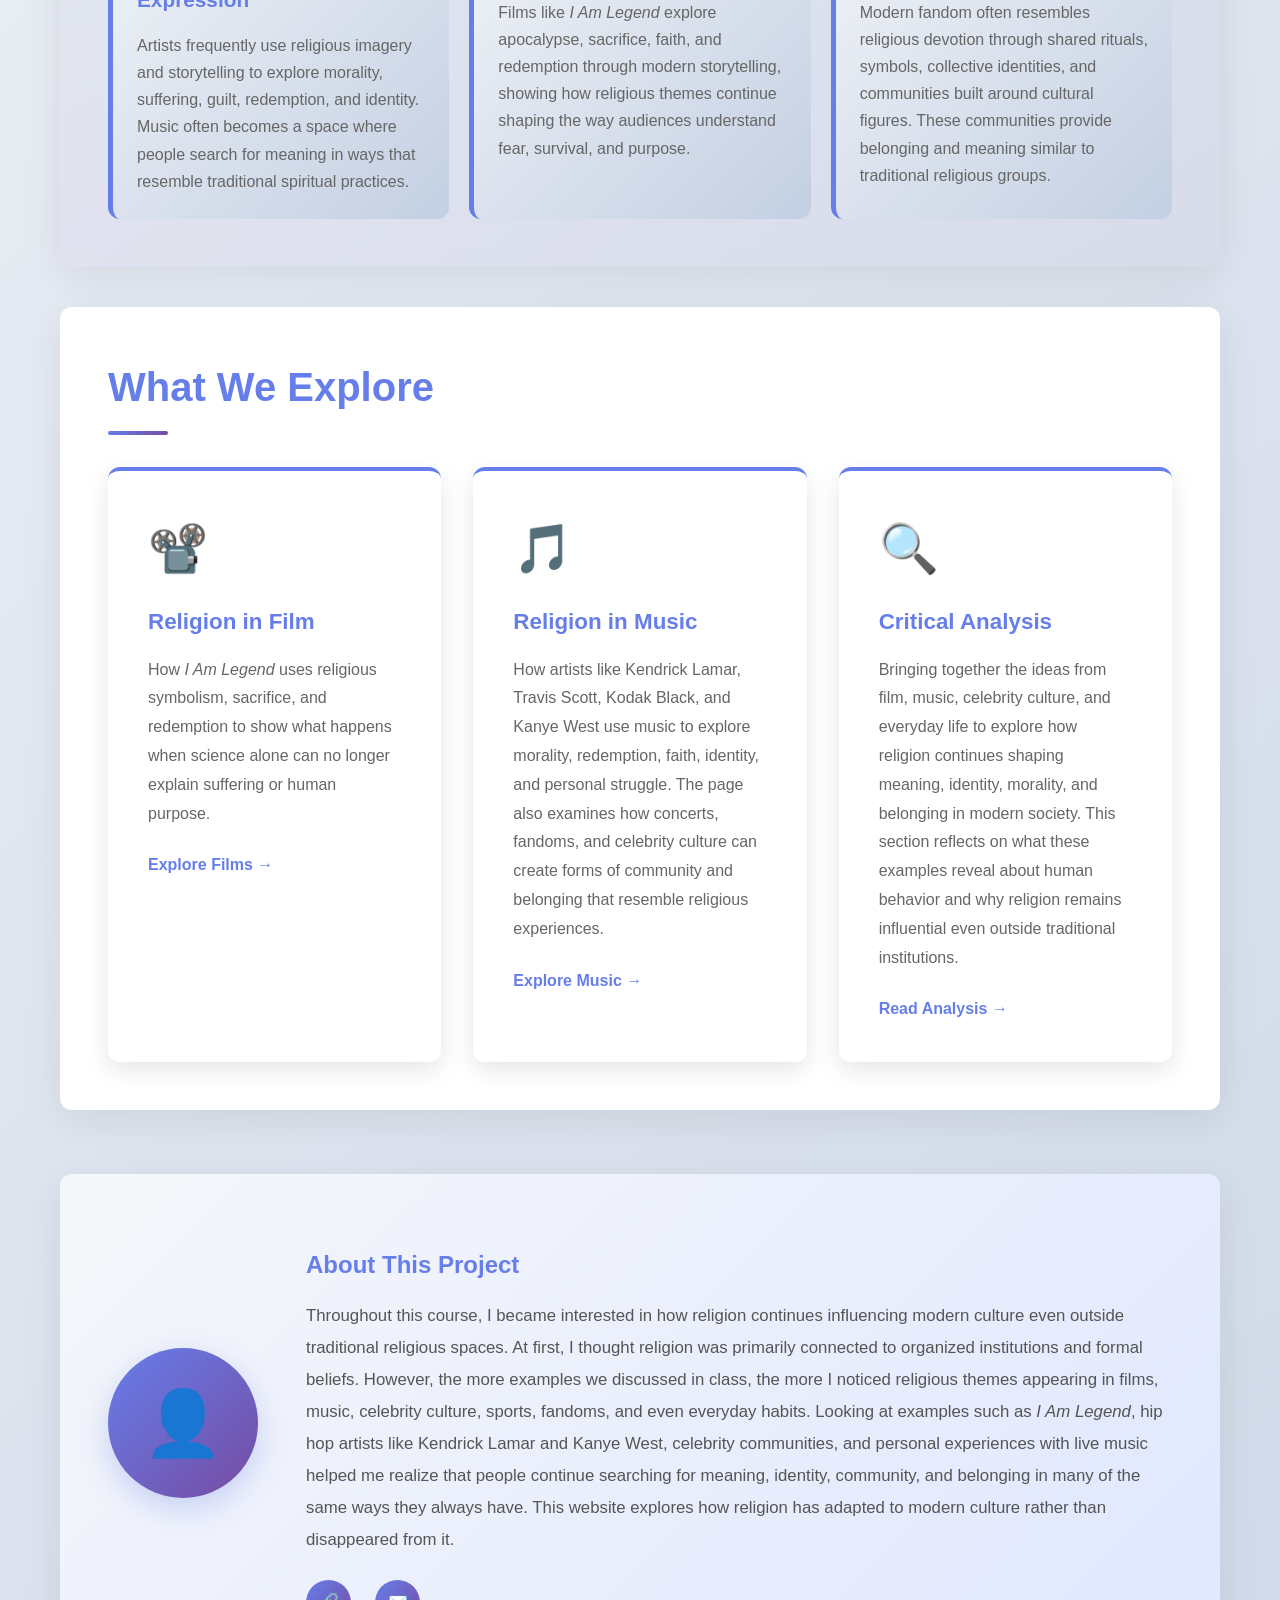
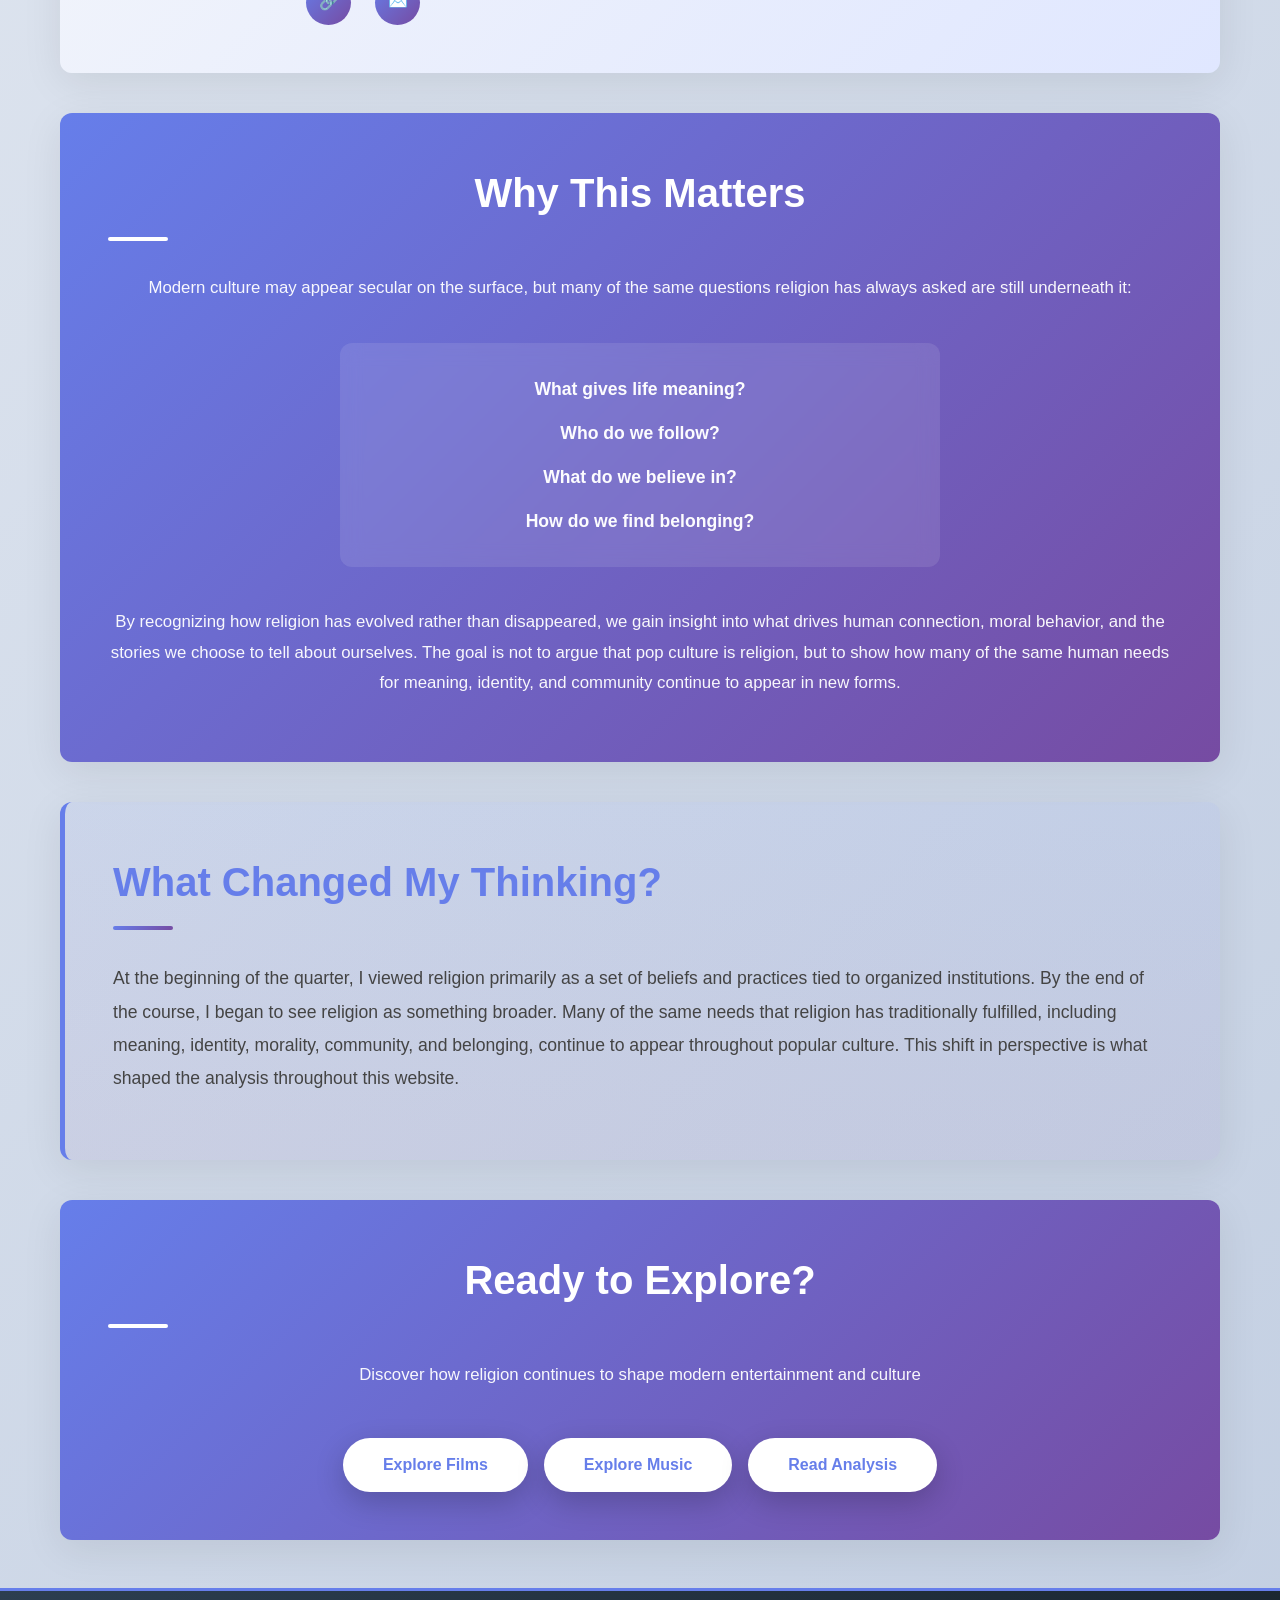
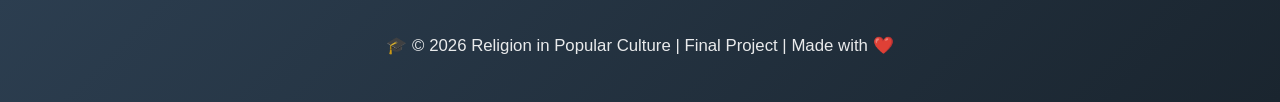
==== commit 5dafa09d: "Revise content on religion's influence in modern culture Updated content to reflect a broader explor" ====
--- a/index.html
+++ b/index.html
@@ -24,9 +24,8 @@
         <div class="hero-texture"></div>
         <div class="container">
             <h1>Religion Never Left</h1>
-            <p class="hero-subtitle">How music, film, celebrity culture, and modern media continue shaping morality, identity, and belonging in modern society.</p>
             <div class="thesis-line thesis-line-expanded">
-                <p>Religion never disappeared. Modern culture simply gave it new forms.</p>
+                <p>How music, film, celebrity culture, and modern media continue shaping morality, identity, and belonging in modern society.</p>
             </div>
             <a href="#explore" class="cta-button">Explore the Evidence ↓</a>
         </div>
@@ -35,6 +34,9 @@
     <main class="container">
         <section class="intro-refined">
             <h2>The Big Question</h2>
+            <blockquote class="project-quote">
+    "Religion never disappeared. It simply found new places to exist."
+</blockquote>
             <p>
                 Before this course, I mostly thought of religion as something connected to churches, prayer, and organized belief systems. What surprised 
                 me was how often religious ideas appeared in places I was not expecting, especially in films, music, celebrity culture, and online communities. 
@@ -97,18 +99,16 @@
                     <div class="featured-icon">🎵</div>
                     <h3>Religion in Music</h3>
                     <p>
-                        How artists like Kendrick Lamar use music to explore morality, guilt, spirituality, and social struggle, while fandoms themselves 
-                        begin functioning like forms of modern religious devotion.
-                    </p>
+    How artists like Kendrick Lamar, Travis Scott, Kodak Black, and Kanye West use music to explore morality, redemption, faith, identity, and personal struggle. The page also examines how concerts, fandoms, and celebrity culture can create forms of community and belonging that resemble religious experiences.
+</p>
                     <a href="music.html" class="card-link">Explore Music →</a>
                 </div>
                 <div class="featured-card">
                     <div class="featured-icon">🔍</div>
                     <h3>Critical Analysis</h3>
                     <p>
-                        How purity, morality, and cultural traditions continue shaping modern identity and behavior, often without people even realizing 
-                        where those ideas originated.
-                    </p>
+    Bringing together the ideas from film, music, celebrity culture, and everyday life to explore how religion continues shaping meaning, identity, morality, and belonging in modern society. This section reflects on what these examples reveal about human behavior and why religion remains influential even outside traditional institutions.
+</p>
                     <a href="analysis.html" class="card-link">Read Analysis →</a>
                 </div>
             </div>
@@ -118,12 +118,9 @@
             <div class="author-avatar">👤</div>
             <div class="author-bio">
                 <h3>About This Project</h3>
-                <p>
-                    Throughout this course, I became interested in how religion continues influencing modern culture even outside traditional religious spaces. 
-                    Whether through music, film, celebrity culture, fandoms, or social rituals, many of the same questions about morality, meaning, identity, 
-                    and belonging still remain underneath modern entertainment and media. This website explores how religious themes, structures, and ideas 
-                    continue shaping modern culture in ways that are often overlooked.
-                </p>
+               <p>
+    Throughout this course, I became interested in how religion continues influencing modern culture even outside traditional religious spaces. At first, I thought religion was primarily connected to organized institutions and formal beliefs. However, the more examples we discussed in class, the more I noticed religious themes appearing in films, music, celebrity culture, sports, fandoms, and even everyday habits. Looking at examples such as <em>I Am Legend</em>, hip hop artists like Kendrick Lamar and Kanye West, celebrity communities, and personal experiences with live music helped me realize that people continue searching for meaning, identity, community, and belonging in many of the same ways they always have. This website explores how religion has adapted to modern culture rather than disappeared from it.
+</p>
                 <div class="social-links">
                     <a href="https://github.com/taylorjwagner12-boop" class="social-link" title="GitHub">🔗</a>
                     <a href="mailto:taylorjwagner12@gmail.com" class="social-link" title="Email">✉️</a>
@@ -207,4 +204,4 @@
         });
     </script>
 </body>
-</html>+</html>
--- a/style.css
+++ b/style.css
@@ -343,14 +343,14 @@
 /* ===== CARDS ===== */
 .cards {
     display: grid;
-    grid-template-columns: repeat(auto-fit, minmax(280px, 1fr));
-    gap: 2rem;
+    grid-template-columns: repeat(3, minmax(220px, 1fr));
+    gap: 1.25rem;
     margin-top: 2rem;
 }
 
 .card {
     background: linear-gradient(135deg, #f5f7fa 0%, #c3cfe2 100%);
-    padding: 2rem;
+    padding: 1.5rem;
     border-radius: 12px;
     border-left: 5px solid #667eea;
     transition: all 0.4s cubic-bezier(0.175, 0.885, 0.32, 1.275);
@@ -725,4 +725,22 @@
         font-size: 0.95rem;
         margin: 0.5rem 0;
     }
-}+}
+
+
+.other-films-section {
+    margin-top: 5rem;
+}
+
+.movie-card-row {
+    display: grid;
+    grid-template-columns: repeat(3, minmax(0, 1fr));
+    gap: 2rem;
+    margin-top: 2rem;
+}
+
+@media (max-width: 900px) {
+    .movie-card-row {
+        grid-template-columns: 1fr;
+    }
+}
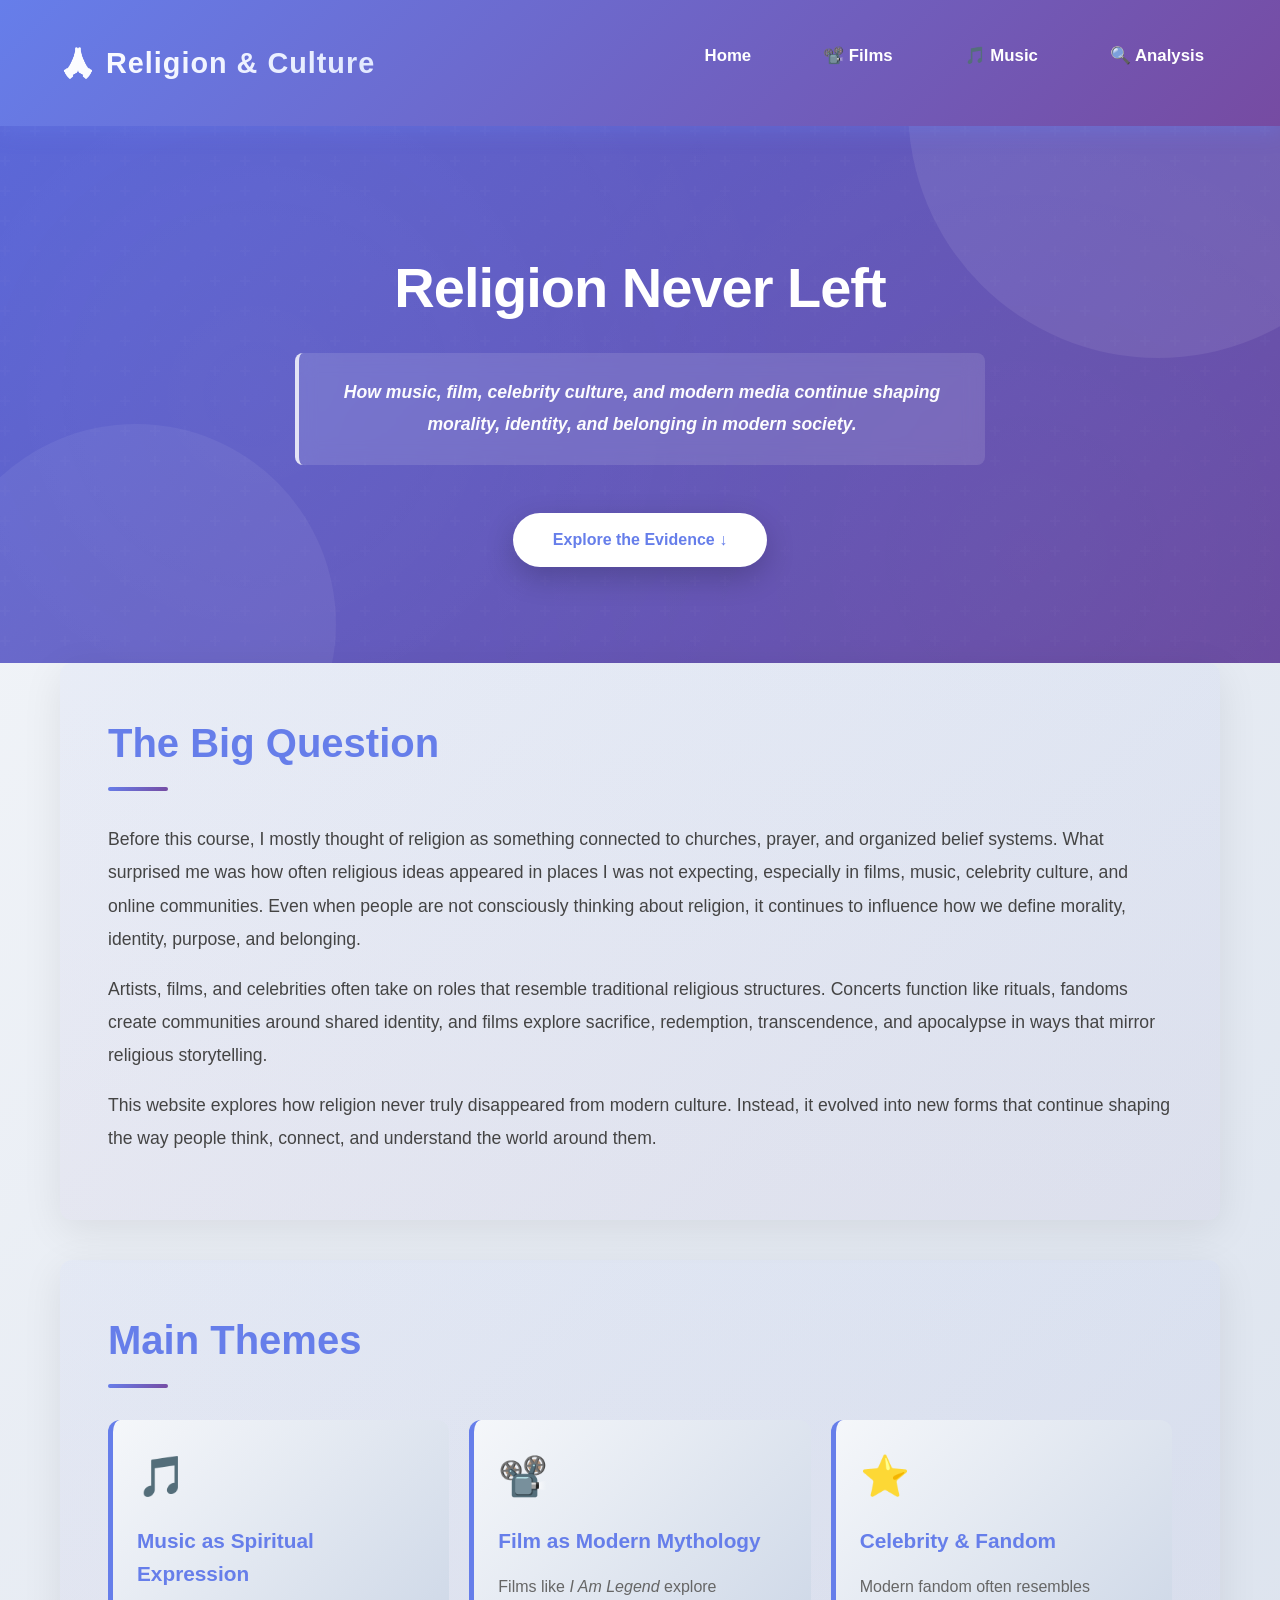
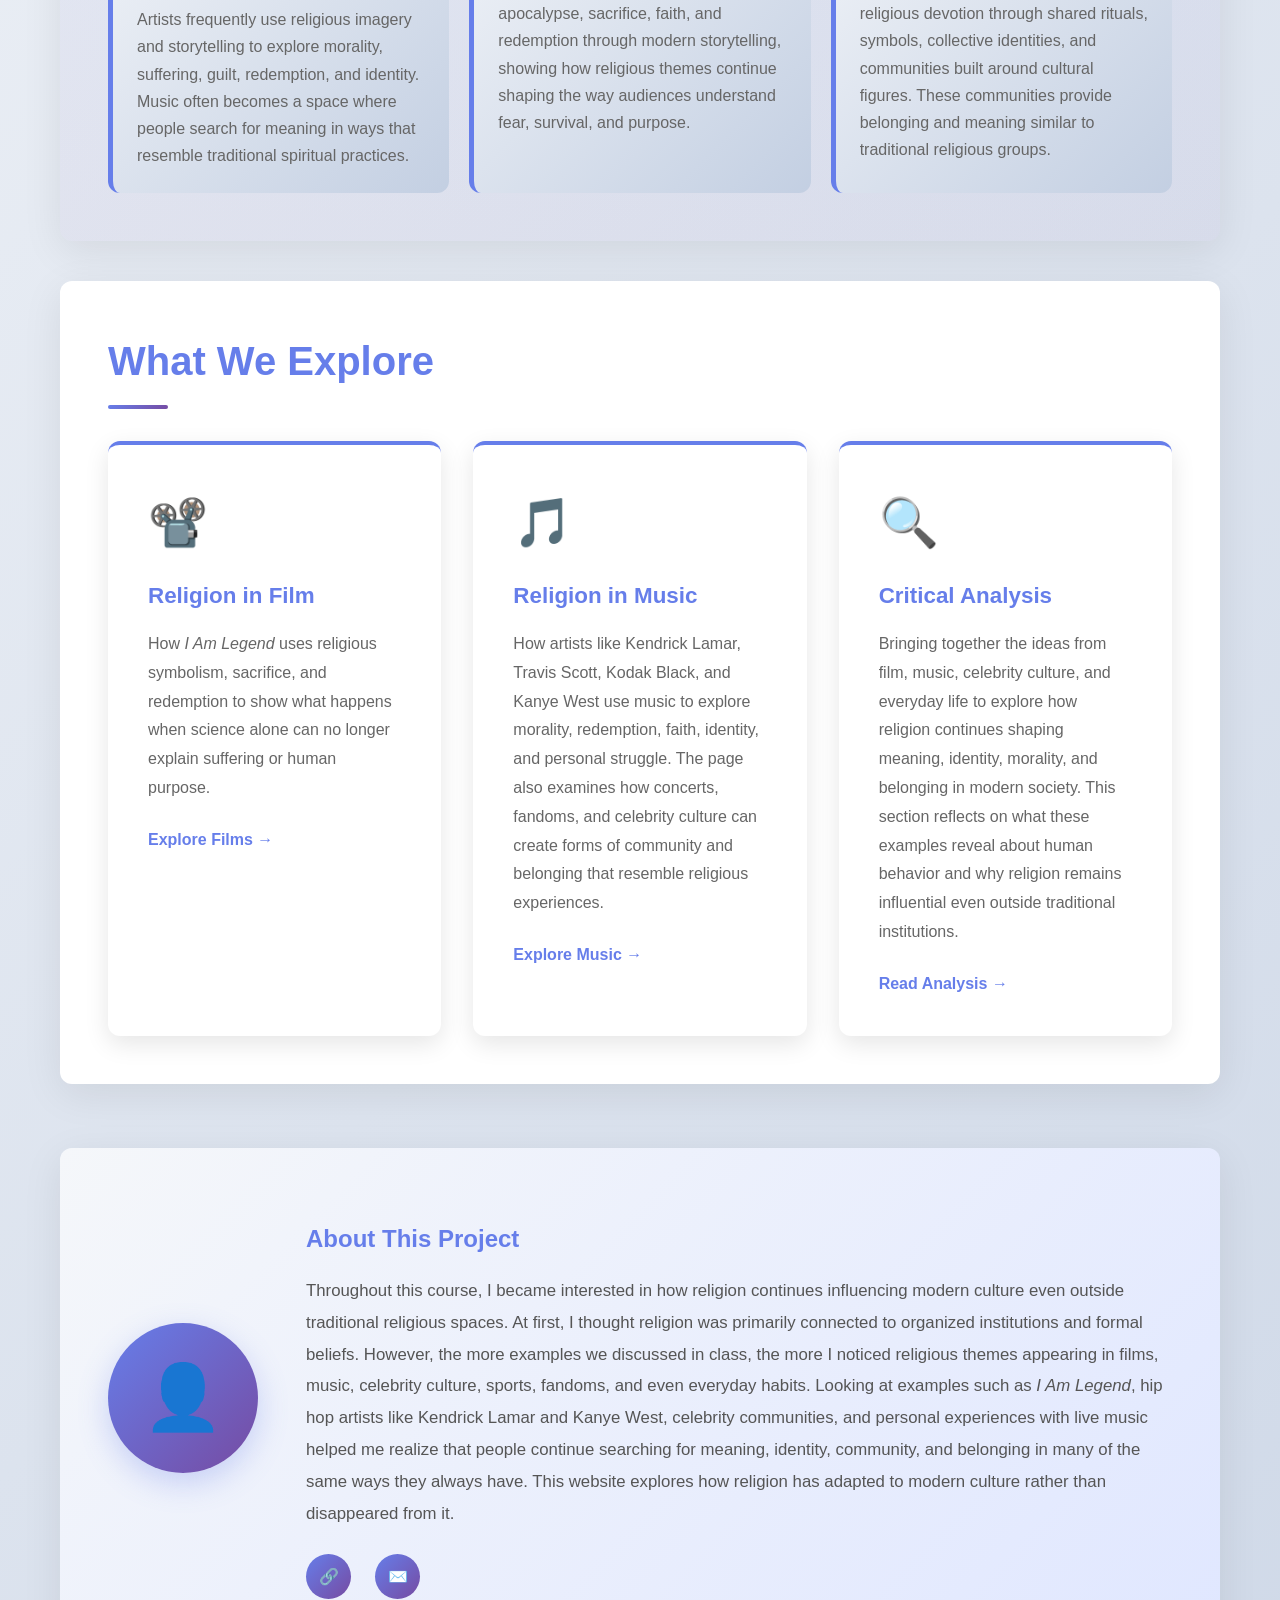
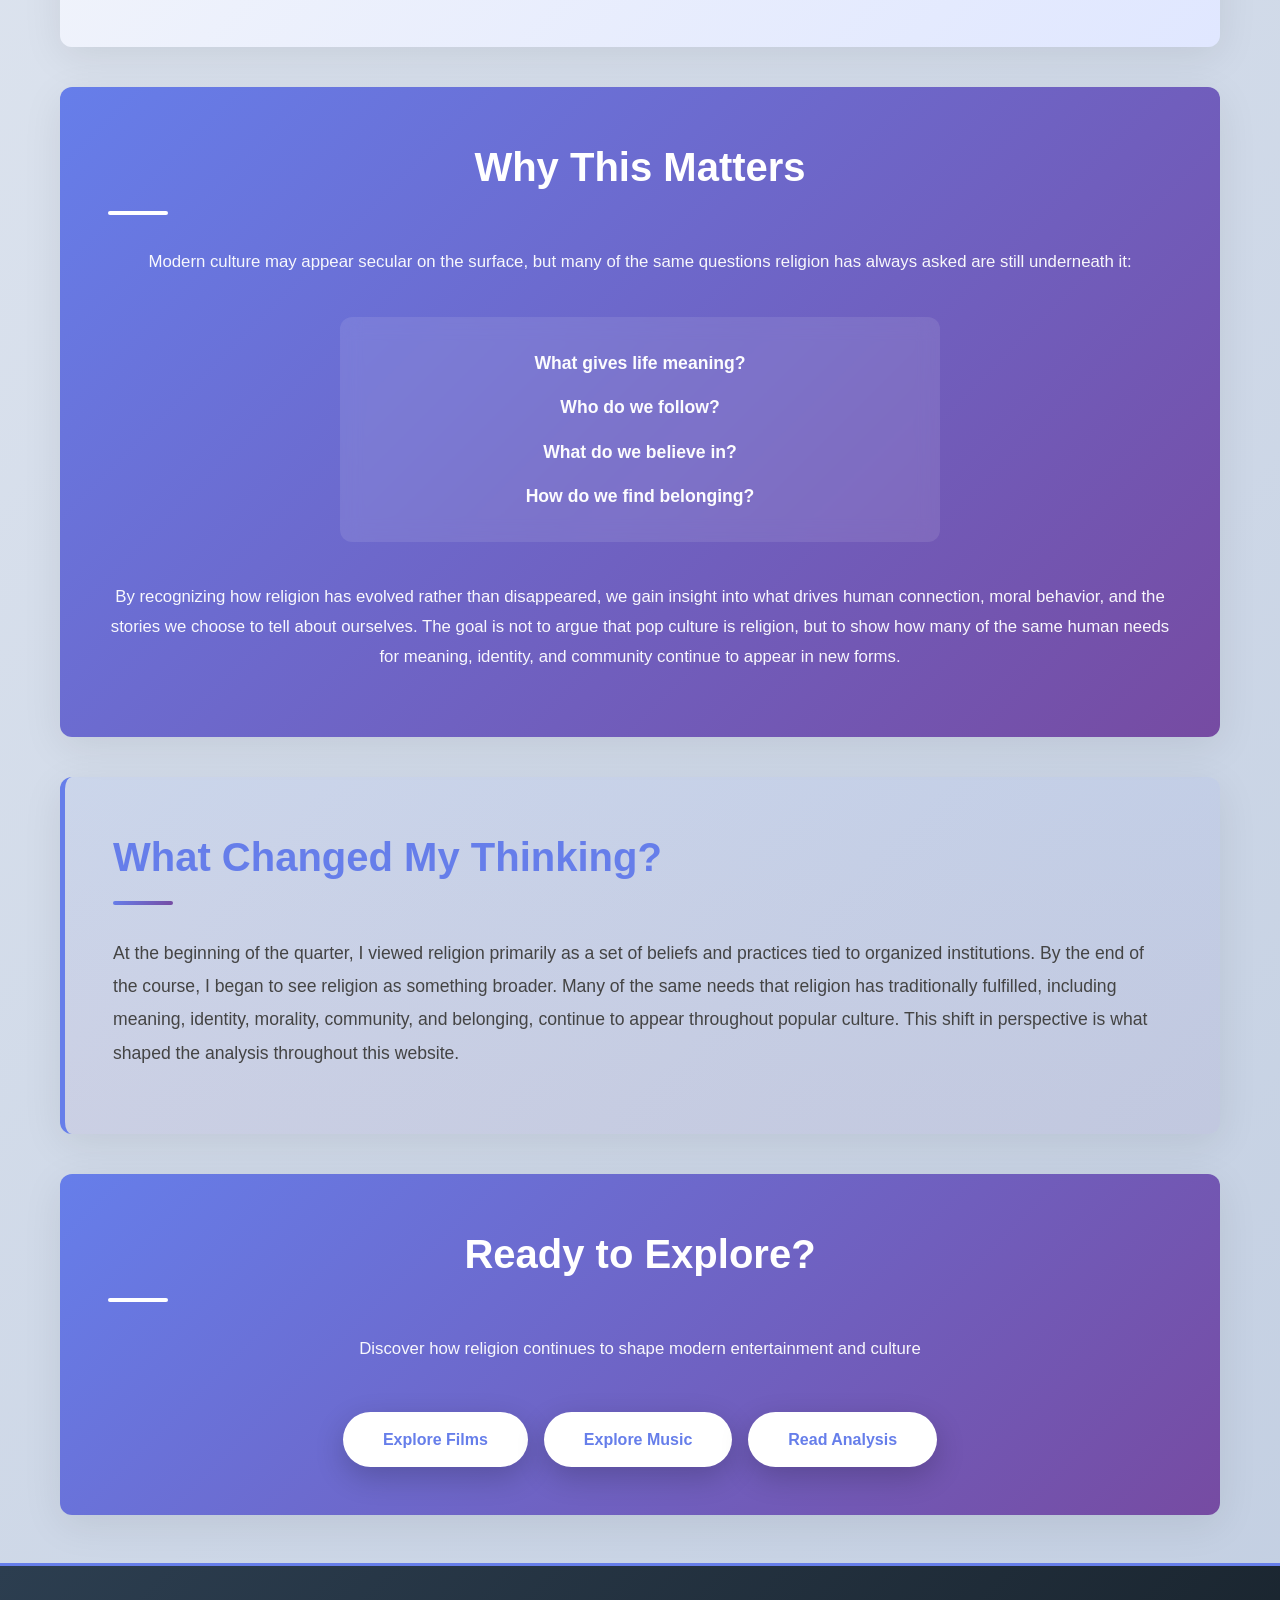
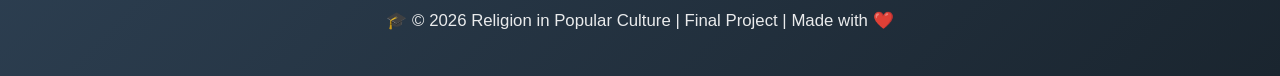
==== commit 4eeefa27: "Remove quote from The Big Question section" ====
--- a/index.html
+++ b/index.html
@@ -34,9 +34,6 @@
     <main class="container">
         <section class="intro-refined">
             <h2>The Big Question</h2>
-            <blockquote class="project-quote">
-    "Religion never disappeared. It simply found new places to exist."
-</blockquote>
             <p>
                 Before this course, I mostly thought of religion as something connected to churches, prayer, and organized belief systems. What surprised 
                 me was how often religious ideas appeared in places I was not expecting, especially in films, music, celebrity culture, and online communities. 
